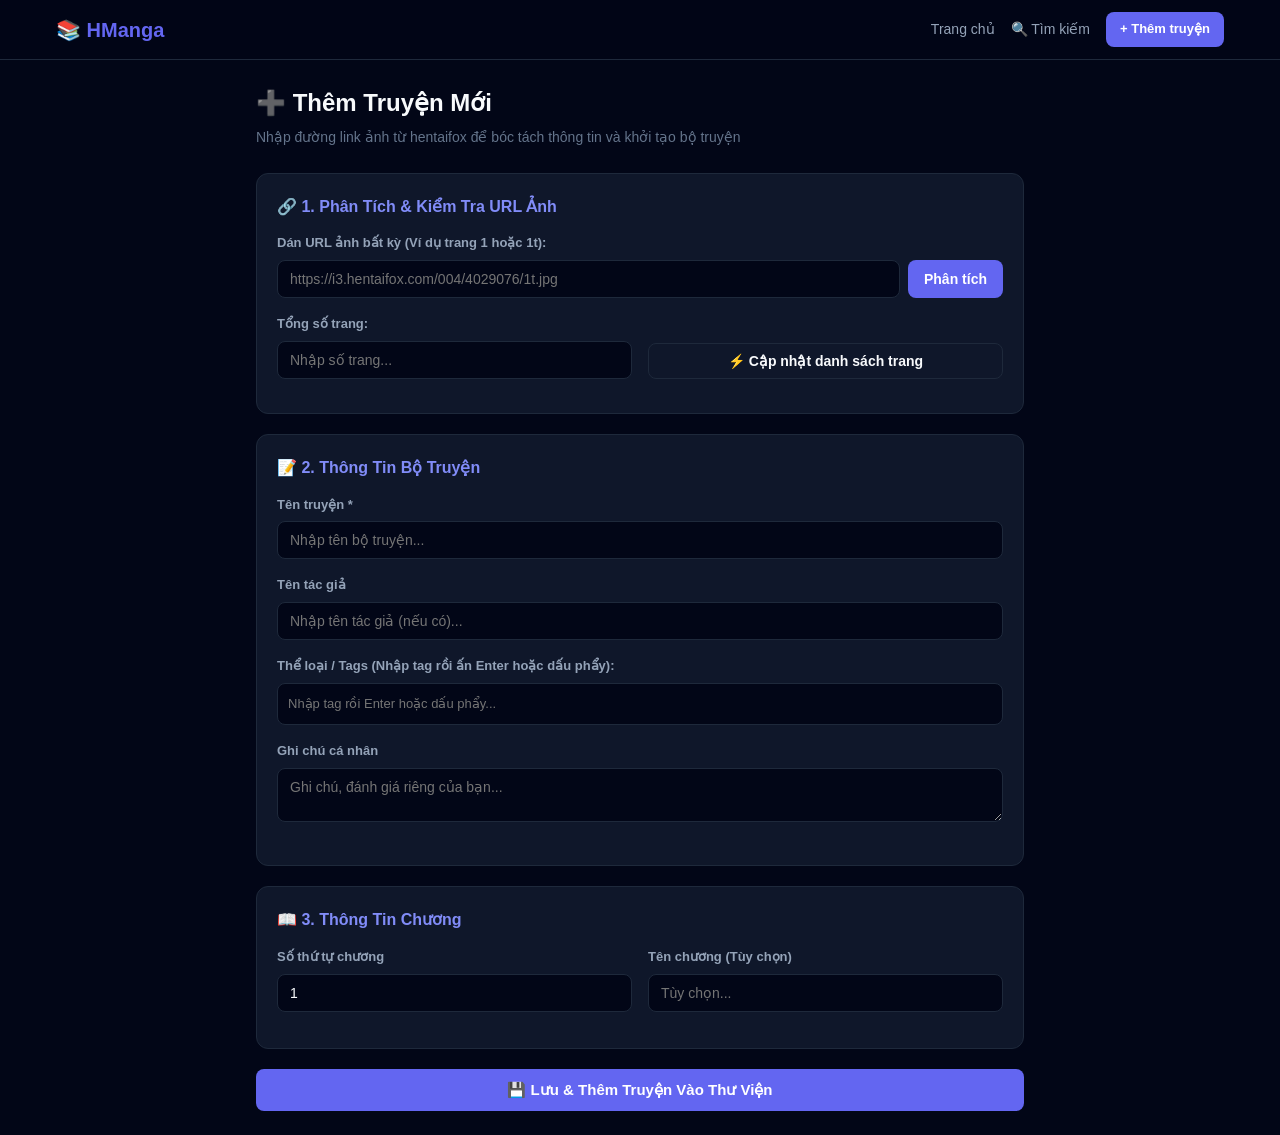
==== frontend/add.html @ 32a5ec2a "Remove comic type and status columns, order comics sequentially by ID" ====
<!DOCTYPE html>
<html lang="vi">
<head>
    <meta charset="UTF-8">
    <meta name="viewport" content="width=device-width, initial-scale=1.0">
    <title>Thêm Truyện Mới — HManga Library</title>
    <link rel="stylesheet" href="style.css">
</head>
<body>
    <!-- Navbar -->
    <nav class="navbar">
        <div class="nav-container">
            <a href="index.html" class="nav-brand">📚 HManga</a>
            <div class="nav-links">
                <a href="index.html" class="nav-link">Trang chủ</a>
                <a href="search.html" class="nav-link">🔍 Tìm kiếm</a>
                <a href="add.html" class="btn-add">+ Thêm truyện</a>
            </div>
        </div>
    </nav>

    <!-- Main Content -->
    <main class="main-content" style="max-width: 800px;">
        <div class="page-header">
            <h1 class="page-title">➕ Thêm Truyện Mới</h1>
            <p class="page-subtitle">Nhập đường link ảnh từ hentaifox để bóc tách thông tin và khởi tạo bộ truyện</p>
        </div>

        <!-- SECTION 1: URL CHECKER -->
        <div class="card">
            <h2 style="font-size: 16px; margin-bottom: 14px; color: #818cf8; display: flex; align-items: center; gap: 8px;">
                🔗 1. Phân Tích & Kiểm Tra URL Ảnh
            </h2>

            <div class="form-group">
                <label class="form-label">Dán URL ảnh bất kỳ (Ví dụ trang 1 hoặc 1t):</label>
                <div style="display: flex; gap: 8px;">
                    <input type="text" id="input-url" class="form-control" placeholder="https://i3.hentaifox.com/004/4029076/1t.jpg">
                    <button type="button" id="btn-analyze" class="btn btn-primary" style="white-space: nowrap;">Phân tích</button>
                </div>
            </div>

            <!-- Parsed Metadata Badge Info -->
            <div id="parsed-info-box" style="display: none; background: #050811; border: 1px solid var(--border-color); border-radius: 8px; padding: 12px; margin-bottom: 14px; font-size: 13px;">
                <div style="display: flex; gap: 16px; flex-wrap: wrap;">
                    <div>Gallery ID: <b id="info-gallery-id" style="color: var(--primary); font-family: monospace;">---</b></div>
                    <div>Hậu tố ảnh: <b id="info-suffix" style="color: var(--warning); font-family: monospace;">---</b></div>
                    <div>Định dạng: <b id="info-ext" style="color: var(--success); font-family: monospace;">---</b></div>
                </div>
            </div>

            <!-- Existing Comic Notice -->
            <div id="existing-comic-alert" style="display: none; background: rgba(245, 158, 11, 0.1); border: 1px solid rgba(245, 158, 11, 0.3); border-radius: 8px; padding: 14px; margin-bottom: 16px;">
                <div style="color: var(--warning); font-weight: 700; margin-bottom: 4px;">⚠️ Bộ truyện này đã có trong thư viện!</div>
                <p style="font-size: 13px; color: var(--text-muted); margin-bottom: 10px;" id="existing-comic-text">Truyện: ...</p>
                <div style="display: flex; gap: 8px;">
                    <button type="button" id="btn-add-to-existing" class="btn btn-warning btn-sm">📖 Thêm chương mới vào bộ này</button>
                    <a id="btn-view-existing" href="#" class="btn btn-secondary btn-sm">Xem chi tiết bộ truyện →</a>
                </div>
            </div>

            <!-- Total Pages & URL Generator -->
            <div class="form-row" style="align-items: flex-end; margin-bottom: 14px;">
                <div class="form-group" style="margin-bottom: 0;">
                    <label class="form-label">Tổng số trang:</label>
                    <input type="number" id="input-total-pages" class="form-control" placeholder="Nhập số trang..." min="1">
                </div>
                <div>
                    <button type="button" id="btn-generate-urls" class="btn btn-secondary" style="width: 100%;">⚡ Cập nhật danh sách trang</button>
                </div>
            </div>

            <!-- Preview & Test List -->
            <div id="preview-container" style="display: none; margin-top: 14px;">
                <div style="display: flex; justify-content: space-between; align-items: center; margin-bottom: 8px;">
                    <label class="form-label" style="margin: 0;" id="preview-count-label">Danh sách trang:</label>
                    <button type="button" id="btn-test-images" class="btn btn-sm" style="background: rgba(16, 185, 129, 0.15); color: var(--success); border: 1px solid rgba(16, 185, 129, 0.3);">🧪 Test tải 3 trang đầu</button>
                </div>
                <div id="preview-list" class="preview-list"></div>
            </div>
        </div>

        <!-- SECTION 2: COMIC INFO FORM -->
        <form id="form-comic-info">
            <div class="card" id="card-comic-details">
                <h2 style="font-size: 16px; margin-bottom: 14px; color: #818cf8; display: flex; align-items: center; gap: 8px;">
                    📝 2. Thông Tin Bộ Truyện
                </h2>

                <div class="form-group">
                    <label class="form-label">Tên truyện *</label>
                    <input type="text" id="comic-title" class="form-control" placeholder="Nhập tên bộ truyện..." required>
                </div>

                <div class="form-group">
                    <label class="form-label">Tên tác giả</label>
                    <input type="text" id="comic-author" class="form-control" placeholder="Nhập tên tác giả (nếu có)...">
                </div>

                <div class="form-group">
                    <label class="form-label">Thể loại / Tags (Nhập tag rồi ấn Enter hoặc dấu phẩy):</label>
                    <div id="tag-input-box"></div>
                </div>

                <div class="form-group">
                    <label class="form-label">Ghi chú cá nhân</label>
                    <textarea id="comic-note" class="form-control" rows="2" placeholder="Ghi chú, đánh giá riêng của bạn..." style="resize: vertical;"></textarea>
                </div>
            </div>

            <!-- SECTION 3: CHAPTER INFO -->
            <div class="card" id="card-chapter-details">
                <h2 style="font-size: 16px; margin-bottom: 14px; color: #818cf8; display: flex; align-items: center; gap: 8px;">
                    📖 3. Thông Tin Chương
                </h2>

                <div class="form-row">
                    <div class="form-group">
                        <label class="form-label">Số thứ tự chương</label>
                        <input type="number" id="chapter-number" class="form-control" value="1" min="0" step="0.5">
                    </div>
                    <div class="form-group">
                        <label class="form-label">Tên chương (Tùy chọn)</label>
                        <input type="text" id="chapter-title" class="form-control" placeholder="Tùy chọn...">
                    </div>
                </div>
            </div>

            <button type="submit" id="btn-submit-comic" class="btn btn-primary" style="width: 100%; padding: 12px; font-size: 15px;">
                💾 Lưu & Thêm Truyện Vào Thư Viện
            </button>
        </form>
    </main>

    <script src="app.js"></script>
    <script>
        let tagInput;
        let currentParsed = null;
        let generatedUrls = [];
        let existingComicData = null;

        // Initialize Tag Input
        document.addEventListener('DOMContentLoaded', () => {
            tagInput = new TagInputComponent('tag-input-box');
        });

        // Analyze URL
        async function analyzeUrl() {
            const url = document.getElementById('input-url').value.trim();
            if (!url) {
                showToast('Vui lòng dán một URL ảnh từ hentaifox!', 'warning');
                return;
            }

            const parsed = parseHentaifoxUrl(url);
            if (!parsed) {
                showToast('URL không đúng định dạng hentaifox! (Ví dụ: https://.../4029076/1t.jpg)', 'error');
                return;
            }

            currentParsed = parsed;
            document.getElementById('info-gallery-id').textContent = parsed.galleryId || '---';
            document.getElementById('info-suffix').textContent = parsed.suffix ? `.${parsed.suffix}` : '(không)';
            document.getElementById('info-ext').textContent = `.${parsed.extension}`;
            document.getElementById('parsed-info-box').style.display = 'block';

            // Check if comic exists in DB
            if (parsed.galleryId) {
                try {
                    const check = await api.checkComicByGalleryId(parsed.galleryId);
                    if (check.exists && check.comic) {
                        existingComicData = check.comic;
                        document.getElementById('existing-comic-text').textContent = 
                            `Bộ truyện "${check.comic.title}" (${check.comic.author || 'Tác giả chưa rõ'}) đã có ${check.comic.chapters?.length || 0} chương.`;
                        document.getElementById('btn-view-existing').href = `detail.html?id=${check.comic.id}`;
                        document.getElementById('existing-comic-alert').style.display = 'block';
                        
                        // Suggest next chapter number
                        const chapters = check.comic.chapters || [];
                        if (chapters.length > 0) {
                            const maxNum = Math.max(...chapters.map(c => c.chapter_number));
                            document.getElementById('chapter-number').value = maxNum + 1;
                        }
                    } else {
                        existingComicData = null;
                        document.getElementById('existing-comic-alert').style.display = 'none';
                    }
                } catch {
                    // Ignore check errors
                }
            }

            updateUrlList();
        }

        function updateUrlList() {
            if (!currentParsed) return;
            const baseUrl = document.getElementById('input-url').value.trim();
            const totalPages = parseInt(document.getElementById('input-total-pages').value, 10) || 1;

            generatedUrls = generatePageUrls(baseUrl, totalPages);
            const listEl = document.getElementById('preview-list');
            document.getElementById('preview-count-label').textContent = `Danh sách trang (${generatedUrls.length} trang):`;
            
            listEl.innerHTML = generatedUrls.map((u, i) => `
                <div class="preview-item" id="preview-item-${i}">
                    <span style="color: var(--text-dim); margin-right: 8px;">#${i + 1}</span>
                    <span style="flex: 1; overflow: hidden; text-overflow: ellipsis; white-space: nowrap;">${u}</span>
                    <span class="test-status" id="test-status-${i}"></span>
                </div>
            `).join('');

            document.getElementById('preview-container').style.display = 'block';
        }

        // Test First 3 Images
        function testImages() {
            if (generatedUrls.length === 0) return;
            const count = Math.min(3, generatedUrls.length);
            for (let i = 0; i < count; i++) {
                const statusEl = document.getElementById(`test-status-${i}`);
                if (!statusEl) continue;
                statusEl.innerHTML = '<span style="color: var(--warning);">⏳ Đang nạp...</span>';
                
                const img = new Image();
                img.referrerPolicy = 'no-referrer';
                img.onload = () => { statusEl.innerHTML = '<span style="color: var(--success);">✅ OK</span>'; };
                img.onerror = () => { statusEl.innerHTML = '<span style="color: var(--danger);">❌ Lỗi</span>'; };
                img.src = generatedUrls[i];
            }
        }

        document.getElementById('btn-analyze').addEventListener('click', analyzeUrl);
        document.getElementById('btn-generate-urls').addEventListener('click', updateUrlList);
        document.getElementById('btn-test-images').addEventListener('click', testImages);

        // Add Chapter to Existing Comic Handler
        document.getElementById('btn-add-to-existing').addEventListener('click', async () => {
            if (!existingComicData) return;
            const baseUrl = document.getElementById('input-url').value.trim();
            const totalPages = parseInt(document.getElementById('input-total-pages').value, 10);
            const chapterNum = parseFloat(document.getElementById('chapter-number').value) || 1;
            const chapterTitle = document.getElementById('chapter-title').value.trim();

            if (!baseUrl || !totalPages) {
                showToast('Vui lòng nhập URL và tổng số trang!', 'warning');
                return;
            }

            try {
                await api.createChapter(existingComicData.id, {
                    chapter_number: chapterNum,
                    title: chapterTitle || undefined,
                    base_url: baseUrl,
                    total_pages: totalPages
                });
                showToast('Đã thêm chương mới thành công!', 'success');
                setTimeout(() => { window.location.href = `detail.html?id=${existingComicData.id}`; }, 800);
            } catch (err) {
                showToast(err.message || 'Lỗi khi thêm chương', 'error');
            }
        });

        // Submit Full Form (Create New Comic)
        document.getElementById('form-comic-info').addEventListener('submit', async (e) => {
            e.preventDefault();
            const title = document.getElementById('comic-title').value.trim();
            const author = document.getElementById('comic-author').value.trim();
            const tags = tagInput.getTags();
            const personalNote = document.getElementById('comic-note').value.trim();

            const baseUrl = document.getElementById('input-url').value.trim();
            const totalPages = parseInt(document.getElementById('input-total-pages').value, 10);
            const chapterNum = parseFloat(document.getElementById('chapter-number').value) || 1;
            const chapterTitle = document.getElementById('chapter-title').value.trim();

            if (!title) {
                showToast('Vui lòng nhập tên truyện!', 'warning');
                return;
            }
            if (!baseUrl || !totalPages) {
                showToast('Vui lòng phân tích URL và nhập số trang trước!', 'warning');
                return;
            }

            const btnSubmit = document.getElementById('btn-submit-comic');
            btnSubmit.disabled = true;
            btnSubmit.innerHTML = '⏳ Đang lưu truyện và tải cover...';

            try {
                // 1. Tạo Comic
                const comic = await api.createComic({
                    title,
                    author: author || undefined,
                    tags,
                    source_url: baseUrl,
                    personal_note: personalNote || undefined
                });

                // 2. Tạo Chapter
                await api.createChapter(comic.id, {
                    chapter_number: chapterNum,
                    title: chapterTitle || undefined,
                    base_url: baseUrl,
                    total_pages: totalPages
                });

                // 3. Tải Cover Image
                try {
                    await api.downloadCover(baseUrl, comic.id);
                } catch (coverErr) {
                    console.warn('Lỗi tải cover:', coverErr);
                }

                showToast('Thêm bộ truyện thành công!', 'success');
                setTimeout(() => {
                    window.location.href = `detail.html?id=${comic.id}`;
                }, 800);

            } catch (err) {
                showToast(err.message || 'Lỗi khi lưu bộ truyện', 'error');
                btnSubmit.disabled = false;
                btnSubmit.innerHTML = '💾 Lưu & Thêm Truyện Vào Thư Viện';
            }
        });
    </script>
</body>
</html>
---- frontend/style.css ----
/* =========================================================================
   HMANGA LIBRARY — MODERN DARK THEME CSS
   ========================================================================= */

:root {
    --bg-main: #020617;        /* slate-950 */
    --bg-card: #0f172a;        /* slate-900 */
    --bg-input: #020617;       /* slate-950 */
    --bg-card-hover: #1e293b;  /* slate-800 */
    --border-color: #1e293b;   /* slate-800 */
    --border-hover: #334155;   /* slate-700 */
    
    --primary: #6366f1;        /* indigo-500 */
    --primary-hover: #4f46e5;  /* indigo-600 */
    --primary-glow: rgba(99, 102, 241, 0.2);

    --text-main: #f8fafc;      /* slate-50 */
    --text-muted: #94a3b8;     /* slate-400 */
    --text-dim: #64748b;       /* slate-500 */

    --success: #10b981;        /* emerald-500 */
    --warning: #f59e0b;        /* amber-500 */
    --danger: #ef4444;         /* red-500 */
    --info: #0ea5e9;           /* sky-500 */
}

* {
    box-sizing: border-box;
    margin: 0;
    padding: 0;
    font-family: -apple-system, BlinkMacSystemFont, "Segoe UI", Roboto, Oxygen, Ubuntu, Cantarell, "Open Sans", sans-serif;
}

body {
    background-color: var(--bg-main);
    color: var(--text-main);
    line-height: 1.6;
    min-height: 100vh;
}

/* ==================== NAVBAR ==================== */
.navbar {
    position: sticky;
    top: 0;
    z-index: 50;
    background: rgba(2, 6, 23, 0.85);
    backdrop-filter: blur(12px);
    border-bottom: 1px solid var(--border-color);
    height: 60px;
}

.nav-container {
    max-width: 1200px;
    margin: 0 auto;
    padding: 0 16px;
    height: 100%;
    display: flex;
    align-items: center;
    justify-content: space-between;
}

.nav-brand {
    font-size: 20px;
    font-weight: 800;
    color: var(--primary);
    text-decoration: none;
    display: flex;
    align-items: center;
    gap: 8px;
    transition: color 0.2s;
}

.nav-brand:hover {
    color: #818cf8;
}

.nav-links {
    display: flex;
    align-items: center;
    gap: 16px;
}

.nav-link {
    color: var(--text-muted);
    text-decoration: none;
    font-size: 14px;
    font-weight: 500;
    transition: color 0.2s;
}

.nav-link:hover, .nav-link.active {
    color: var(--text-main);
}

.btn-add {
    background: var(--primary);
    color: #fff;
    padding: 7px 14px;
    border-radius: 8px;
    text-decoration: none;
    font-size: 13px;
    font-weight: 600;
    display: inline-flex;
    align-items: center;
    gap: 6px;
    transition: background 0.2s, transform 0.1s;
}

.btn-add:hover {
    background: var(--primary-hover);
    transform: translateY(-1px);
}

/* ==================== MAIN LAYOUT ==================== */
.main-content {
    max-width: 1200px;
    margin: 0 auto;
    padding: 24px 16px;
}

.page-header {
    margin-bottom: 24px;
}

.page-title {
    font-size: 24px;
    font-weight: 700;
    color: var(--text-main);
    display: flex;
    align-items: center;
    gap: 10px;
}

.page-subtitle {
    font-size: 14px;
    color: var(--text-dim);
    margin-top: 4px;
}

/* ==================== BUTTONS ==================== */
.btn {
    display: inline-flex;
    align-items: center;
    justify-content: center;
    gap: 8px;
    padding: 9px 16px;
    border-radius: 8px;
    font-size: 14px;
    font-weight: 600;
    cursor: pointer;
    border: none;
    transition: all 0.2s;
    text-decoration: none;
}

.btn-primary {
    background: var(--primary);
    color: #fff;
}
.btn-primary:hover {
    background: var(--primary-hover);
    box-shadow: 0 4px 12px var(--primary-glow);
}

.btn-secondary {
    background: var(--bg-card);
    border: 1px solid var(--border-color);
    color: var(--text-main);
}
.btn-secondary:hover {
    background: var(--bg-card-hover);
    border-color: var(--border-hover);
}

.btn-danger {
    background: rgba(239, 68, 68, 0.15);
    border: 1px solid rgba(239, 68, 68, 0.3);
    color: var(--danger);
}
.btn-danger:hover {
    background: rgba(239, 68, 68, 0.25);
}

.btn-warning {
    background: rgba(245, 158, 11, 0.15);
    border: 1px solid rgba(245, 158, 11, 0.3);
    color: var(--warning);
}
.btn-warning:hover {
    background: rgba(245, 158, 11, 0.25);
}

.btn-sm {
    padding: 5px 10px;
    font-size: 12px;
    border-radius: 6px;
}

.btn:disabled {
    opacity: 0.5;
    cursor: not-allowed;
    pointer-events: none;
}

/* ==================== CARDS & GRIDS ==================== */
.card {
    background: var(--bg-card);
    border: 1px solid var(--border-color);
    border-radius: 12px;
    padding: 20px;
    margin-bottom: 20px;
}

.comic-grid {
    display: grid;
    grid-template-columns: repeat(auto-fill, minmax(180px, 1fr));
    gap: 16px;
}

@media (max-width: 640px) {
    .comic-grid {
        grid-template-columns: repeat(2, 1fr);
        gap: 12px;
    }
}

.comic-card {
    background: var(--bg-card);
    border: 1px solid var(--border-color);
    border-radius: 12px;
    overflow: hidden;
    text-decoration: none;
    color: inherit;
    display: flex;
    flex-direction: column;
    transition: transform 0.2s, border-color 0.2s, box-shadow 0.2s;
    position: relative;
}

.comic-card:hover {
    transform: translateY(-4px);
    border-color: rgba(99, 102, 241, 0.5);
    box-shadow: 0 10px 24px rgba(0, 0, 0, 0.5), 0 0 15px var(--primary-glow);
}

.card-thumb-wrapper {
    position: relative;
    aspect-ratio: 3 / 4;
    background: #090d16;
    overflow: hidden;
}

.card-thumb {
    width: 100%;
    height: 100%;
    object-fit: cover;
    display: block;
    transition: transform 0.3s ease;
}

.comic-card:hover .card-thumb {
    transform: scale(1.04);
}

.badge {
    display: inline-block;
    padding: 2px 7px;
    border-radius: 4px;
    font-size: 11px;
    font-weight: 600;
    text-transform: capitalize;
}

.badge-status {
    position: absolute;
    top: 8px;
    right: 8px;
    backdrop-filter: blur(8px);
}

.badge-ongoing {
    background: rgba(16, 185, 129, 0.2);
    color: var(--success);
    border: 1px solid rgba(16, 185, 129, 0.3);
}

.badge-completed {
    background: rgba(14, 165, 233, 0.2);
    color: var(--info);
    border: 1px solid rgba(14, 165, 233, 0.3);
}

.badge-oneshot {
    position: absolute;
    top: 8px;
    left: 8px;
    background: rgba(245, 158, 11, 0.2);
    color: var(--warning);
    border: 1px solid rgba(245, 158, 11, 0.3);
    backdrop-filter: blur(8px);
}

.card-body {
    padding: 12px;
    display: flex;
    flex-direction: column;
    flex: 1;
}

.card-title {
    font-size: 14px;
    font-weight: 600;
    color: var(--text-main);
    overflow: hidden;
    text-overflow: ellipsis;
    white-space: nowrap;
    margin-bottom: 4px;
}

.comic-card:hover .card-title {
    color: #818cf8;
}

.card-author {
    font-size: 12px;
    color: var(--text-dim);
    overflow: hidden;
    text-overflow: ellipsis;
    white-space: nowrap;
}

.card-tags {
    display: flex;
    flex-wrap: wrap;
    gap: 4px;
    margin-top: 8px;
}

.tag-chip {
    font-size: 10px;
    padding: 2px 6px;
    border-radius: 4px;
    background: rgba(99, 102, 241, 0.12);
    color: #a5b4fc;
    border: 1px solid rgba(99, 102, 241, 0.2);
}

/* ==================== FORMS & INPUTS ==================== */
.form-group {
    margin-bottom: 16px;
}

.form-label {
    display: block;
    font-size: 13px;
    font-weight: 600;
    color: var(--text-muted);
    margin-bottom: 6px;
}

.form-control {
    width: 100%;
    background: var(--bg-input);
    border: 1px solid var(--border-color);
    border-radius: 8px;
    padding: 10px 12px;
    color: var(--text-main);
    font-size: 14px;
    outline: none;
    transition: border-color 0.2s;
}

.form-control:focus {
    border-color: var(--primary);
}

.form-row {
    display: grid;
    grid-template-columns: 1fr 1fr;
    gap: 16px;
}

@media (max-width: 640px) {
    .form-row {
        grid-template-columns: 1fr;
    }
}

/* Tag Input Component */
.tag-input-container {
    display: flex;
    flex-wrap: wrap;
    align-items: center;
    gap: 6px;
    background: var(--bg-input);
    border: 1px solid var(--border-color);
    border-radius: 8px;
    padding: 8px 10px;
    min-height: 42px;
    cursor: text;
}

.tag-input-container:focus-within {
    border-color: var(--primary);
}

.tag-badge {
    display: inline-flex;
    align-items: center;
    gap: 5px;
    padding: 3px 8px;
    border-radius: 6px;
    font-size: 12px;
    background: rgba(99, 102, 241, 0.15);
    color: #a5b4fc;
    border: 1px solid rgba(99, 102, 241, 0.25);
}

.tag-remove {
    cursor: pointer;
    color: #818cf8;
    font-weight: bold;
}
.tag-remove:hover {
    color: var(--danger);
}

.tag-text-input {
    flex: 1;
    min-width: 120px;
    background: transparent;
    border: none;
    color: var(--text-main);
    font-size: 13px;
    outline: none;
}

/* ==================== URL CHECKER BOX ==================== */
.url-checker-box {
    background: #090d16;
    border: 1px solid var(--border-color);
    border-radius: 10px;
    padding: 16px;
    margin-bottom: 20px;
}

.preview-list {
    max-height: 160px;
    overflow-y: auto;
    background: #050811;
    border: 1px solid var(--border-color);
    border-radius: 8px;
    padding: 8px;
    font-family: monospace;
    font-size: 12px;
    color: var(--text-muted);
}

.preview-item {
    display: flex;
    align-items: center;
    justify-content: space-between;
    padding: 3px 6px;
    border-radius: 4px;
}
.preview-item:nth-child(odd) {
    background: rgba(255, 255, 255, 0.02);
}

/* ==================== MODALS ==================== */
.modal-overlay {
    position: fixed;
    top: 0;
    left: 0;
    right: 0;
    bottom: 0;
    background: rgba(0, 0, 0, 0.75);
    backdrop-filter: blur(6px);
    display: none;
    align-items: center;
    justify-content: center;
    z-index: 100;
    padding: 16px;
}

.modal-overlay.active {
    display: flex;
}

.modal-card {
    background: var(--bg-card);
    border: 1px solid var(--border-color);
    border-radius: 14px;
    padding: 24px;
    width: 100%;
    max-width: 520px;
    max-height: 90vh;
    overflow-y: auto;
    box-shadow: 0 20px 40px rgba(0, 0, 0, 0.8);
    animation: modalPop 0.2s ease;
}

@keyframes modalPop {
    from { opacity: 0; transform: scale(0.95); }
    to { opacity: 1; transform: scale(1); }
}

.modal-header {
    display: flex;
    align-items: center;
    justify-content: space-between;
    margin-bottom: 16px;
    padding-bottom: 12px;
    border-bottom: 1px solid var(--border-color);
}

.modal-title {
    font-size: 18px;
    font-weight: 700;
    color: var(--text-main);
}

.modal-close {
    background: transparent;
    border: none;
    color: var(--text-dim);
    font-size: 20px;
    cursor: pointer;
}
.modal-close:hover {
    color: var(--text-main);
}

.modal-actions {
    display: flex;
    justify-content: flex-end;
    gap: 10px;
    margin-top: 20px;
    padding-top: 16px;
    border-top: 1px solid var(--border-color);
}

/* ==================== READER STYLES ==================== */
.reader-toolbar {
    position: sticky;
    top: 0;
    z-index: 40;
    background: rgba(2, 6, 23, 0.9);
    backdrop-filter: blur(10px);
    border-bottom: 1px solid var(--border-color);
    padding: 10px 16px;
}

.reader-toolbar-inner {
    max-width: 900px;
    margin: 0 auto;
    display: flex;
    align-items: center;
    justify-content: space-between;
}

.reader-container {
    max-width: 900px;
    margin: 0 auto;
    padding: 16px 0;
}

.scroll-mode-view {
    display: flex;
    flex-direction: column;
    align-items: center;
}

.scroll-mode-view img {
    width: 100%;
    max-width: 900px;
    height: auto;
    display: block;
}

.page-mode-view {
    display: flex;
    flex-direction: column;
    align-items: center;
    min-height: 70vh;
    justify-content: center;
}

.page-mode-view img {
    max-width: 100%;
    max-height: 85vh;
    height: auto;
    box-shadow: 0 10px 30px rgba(0, 0, 0, 0.8);
    border-radius: 4px;
}

.page-nav-controls {
    display: flex;
    align-items: center;
    gap: 16px;
    margin-top: 16px;
}

/* ==================== TOAST NOTIFICATIONS ==================== */
#toast-container {
    position: fixed;
    bottom: 24px;
    right: 24px;
    z-index: 1000;
    display: flex;
    flex-direction: column;
    gap: 10px;
}

.toast {
    padding: 12px 18px;
    border-radius: 8px;
    font-size: 13px;
    font-weight: 500;
    color: #fff;
    box-shadow: 0 8px 20px rgba(0, 0, 0, 0.6);
    display: flex;
    align-items: center;
    gap: 8px;
    animation: toastSlide 0.3s ease;
}

@keyframes toastSlide {
    from { opacity: 0; transform: translateY(10px); }
    to { opacity: 1; transform: translateY(0); }
}

.toast-success { background: #065f46; border: 1px solid #059669; }
.toast-error { background: #991b1b; border: 1px solid #dc2626; }
.toast-info { background: #1e40af; border: 1px solid #2563eb; }
.toast-warning { background: #92400e; border: 1px solid #d97706; }
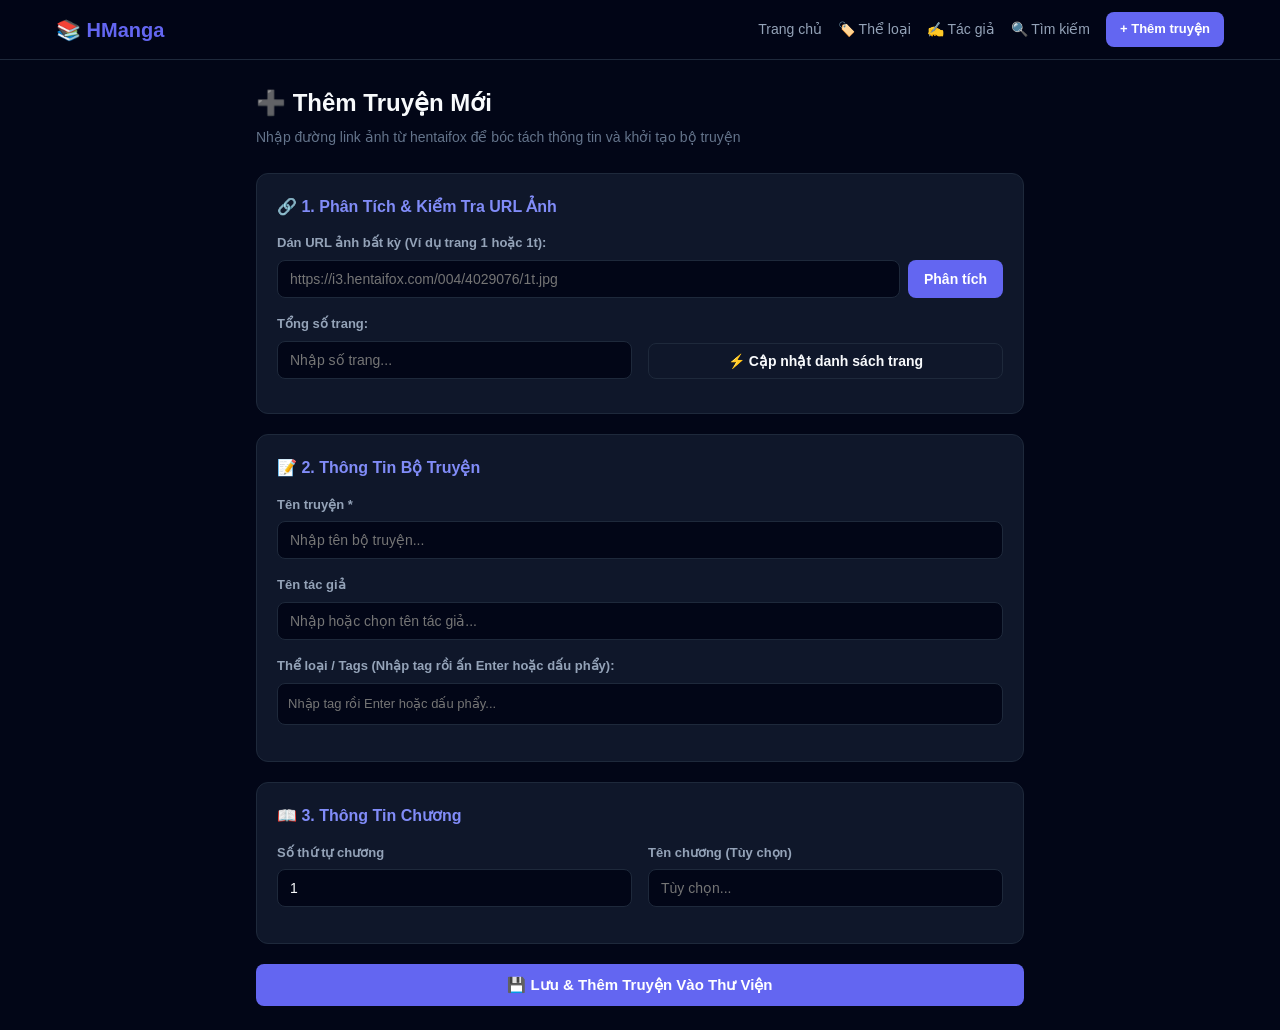
==== commit 697f3223: "Add Tags and Authors management modules, remove personal_note, enhance UI with autocomplete and quic" ====
--- a/frontend/add.html
+++ b/frontend/add.html
@@ -5,6 +5,24 @@
     <meta name="viewport" content="width=device-width, initial-scale=1.0">
     <title>Thêm Truyện Mới — HManga Library</title>
     <link rel="stylesheet" href="style.css">
+    <style>
+        .quick-tag-chip {
+            font-size: 11px;
+            padding: 3px 8px;
+            border-radius: 6px;
+            background: rgba(255, 255, 255, 0.05);
+            color: var(--text-muted);
+            border: 1px solid var(--border-color);
+            cursor: pointer;
+            transition: all 0.2s;
+            user-select: none;
+        }
+        .quick-tag-chip:hover {
+            background: rgba(99, 102, 241, 0.2);
+            color: #c7d2fe;
+            border-color: var(--primary);
+        }
+    </style>
 </head>
 <body>
     <!-- Navbar -->
@@ -13,8 +31,10 @@
             <a href="index.html" class="nav-brand">📚 HManga</a>
             <div class="nav-links">
                 <a href="index.html" class="nav-link">Trang chủ</a>
+                <a href="tags.html" class="nav-link">🏷️ Thể loại</a>
+                <a href="authors.html" class="nav-link">✍️ Tác giả</a>
                 <a href="search.html" class="nav-link">🔍 Tìm kiếm</a>
-                <a href="add.html" class="btn-add">+ Thêm truyện</a>
+                <a href="add.html" class="btn-add active">+ Thêm truyện</a>
             </div>
         </div>
     </nav>
@@ -94,17 +114,19 @@
 
                 <div class="form-group">
                     <label class="form-label">Tên tác giả</label>
-                    <input type="text" id="comic-author" class="form-control" placeholder="Nhập tên tác giả (nếu có)...">
+                    <input type="text" id="comic-author" list="authors-datalist" class="form-control" placeholder="Nhập hoặc chọn tên tác giả...">
+                    <datalist id="authors-datalist"></datalist>
                 </div>
 
                 <div class="form-group">
                     <label class="form-label">Thể loại / Tags (Nhập tag rồi ấn Enter hoặc dấu phẩy):</label>
                     <div id="tag-input-box"></div>
-                </div>
-
-                <div class="form-group">
-                    <label class="form-label">Ghi chú cá nhân</label>
-                    <textarea id="comic-note" class="form-control" rows="2" placeholder="Ghi chú, đánh giá riêng của bạn..." style="resize: vertical;"></textarea>
+                    
+                    <!-- Quick Tag Selection Chips -->
+                    <div id="quick-tags-box" style="margin-top: 10px; display: none;">
+                        <span style="font-size: 12px; color: var(--text-dim); margin-right: 6px;">Gợi ý thể loại có sẵn:</span>
+                        <div id="quick-tags-container" style="display: inline-flex; flex-wrap: wrap; gap: 6px; margin-top: 6px;"></div>
+                    </div>
                 </div>
             </div>
 
@@ -139,10 +161,39 @@
         let generatedUrls = [];
         let existingComicData = null;
 
-        // Initialize Tag Input
-        document.addEventListener('DOMContentLoaded', () => {
+        // Initialize Tag Input & Autocomplete suggestions
+        document.addEventListener('DOMContentLoaded', async () => {
             tagInput = new TagInputComponent('tag-input-box');
+
+            // Load authors for datalist
+            try {
+                const authors = await api.getAuthors();
+                const datalist = document.getElementById('authors-datalist');
+                datalist.innerHTML = authors.map(a => `<option value="${a.name}">`).join('');
+            } catch (err) {
+                console.warn('Lỗi nạp gợi ý tác giả:', err);
+            }
+
+            // Load existing tags for quick selection
+            try {
+                const tags = await api.getTags();
+                if (tags.length > 0) {
+                    const quickContainer = document.getElementById('quick-tags-container');
+                    quickContainer.innerHTML = tags.map(t => `
+                        <span class="quick-tag-chip" onclick="addQuickTag('${t.name}')">+ ${t.name}</span>
+                    `).join('');
+                    document.getElementById('quick-tags-box').style.display = 'block';
+                }
+            } catch (err) {
+                console.warn('Lỗi nạp gợi ý thể loại:', err);
+            }
         });
+
+        function addQuickTag(tagName) {
+            if (tagInput) {
+                tagInput.addTag(tagName);
+            }
+        }
 
         // Analyze URL
         async function analyzeUrl() {
@@ -267,7 +318,6 @@
             const title = document.getElementById('comic-title').value.trim();
             const author = document.getElementById('comic-author').value.trim();
             const tags = tagInput.getTags();
-            const personalNote = document.getElementById('comic-note').value.trim();
 
             const baseUrl = document.getElementById('input-url').value.trim();
             const totalPages = parseInt(document.getElementById('input-total-pages').value, 10);
@@ -293,8 +343,7 @@
                     title,
                     author: author || undefined,
                     tags,
-                    source_url: baseUrl,
-                    personal_note: personalNote || undefined
+                    source_url: baseUrl
                 });
 
                 // 2. Tạo Chapter
--- a/frontend/style.css
+++ b/frontend/style.css
@@ -57,6 +57,32 @@
     display: flex;
     align-items: center;
     justify-content: space-between;
+    position: relative;
+}
+
+.nav-center {
+    position: absolute;
+    left: 50%;
+    top: 50%;
+    transform: translate(-50%, -50%);
+    display: flex;
+    align-items: center;
+    justify-content: center;
+}
+
+.nav-search-pill {
+    padding: 6px 16px;
+    background: rgba(255, 255, 255, 0.04);
+    border: 1px solid var(--border-color);
+    border-radius: 20px;
+    transition: all 0.2s ease;
+}
+
+.nav-search-pill:hover, .nav-search-pill.active {
+    background: rgba(99, 102, 241, 0.1);
+    border-color: var(--primary);
+    color: var(--text-main);
+    box-shadow: 0 0 12px var(--primary-glow);
 }
 
 .nav-brand {
@@ -74,6 +100,23 @@
     color: #818cf8;
 }
 
+.nav-logo {
+    width: 32px;
+    height: 32px;
+    border-radius: 50%;
+    object-fit: cover;
+    border: 2px solid var(--primary);
+    box-shadow: 0 0 8px var(--primary-glow);
+    display: inline-block;
+    vertical-align: middle;
+    transition: transform 0.2s ease, border-color 0.2s ease;
+}
+
+.nav-brand:hover .nav-logo {
+    transform: scale(1.08);
+    border-color: #818cf8;
+}
+
 .nav-links {
     display: flex;
     align-items: center;
@@ -85,11 +128,34 @@
     text-decoration: none;
     font-size: 14px;
     font-weight: 500;
+    display: inline-flex;
+    align-items: center;
+    gap: 6px;
     transition: color 0.2s;
 }
 
 .nav-link:hover, .nav-link.active {
     color: var(--text-main);
+}
+
+.nav-icon {
+    width: 16px;
+    height: 16px;
+    object-fit: contain;
+    display: inline-block;
+    vertical-align: middle;
+    filter: brightness(0) invert(0.7);
+    transition: filter 0.2s ease, transform 0.2s ease;
+}
+
+.nav-link:hover .nav-icon,
+.nav-link.active .nav-icon {
+    filter: brightness(0) invert(1);
+    transform: scale(1.1);
+}
+
+.btn-add .nav-icon {
+    filter: brightness(0) invert(1);
 }
 
 .btn-add {
@@ -135,6 +201,52 @@
     font-size: 14px;
     color: var(--text-dim);
     margin-top: 4px;
+}
+
+/* ==================== CENTERED SEARCH BOX ==================== */
+.search-box-centered {
+    display: flex;
+    justify-content: center;
+    align-items: center;
+    margin: 20px auto 28px auto;
+    width: 100%;
+    max-width: 580px;
+    position: relative;
+}
+
+.search-box-centered .search-icon {
+    position: absolute;
+    left: 18px;
+    top: 50%;
+    transform: translateY(-50%);
+    width: 18px;
+    height: 18px;
+    filter: brightness(0) invert(0.65);
+    pointer-events: none;
+    transition: filter 0.2s ease;
+}
+
+.search-box-centered:focus-within .search-icon {
+    filter: brightness(0) invert(1);
+}
+
+.search-box-centered .search-input {
+    width: 100%;
+    padding: 12px 20px 12px 48px;
+    border-radius: 28px;
+    font-size: 15px;
+    background: var(--bg-card);
+    border: 1px solid var(--border-color);
+    color: var(--text-main);
+    box-shadow: 0 4px 20px rgba(0, 0, 0, 0.25);
+    outline: none;
+    transition: border-color 0.2s ease, box-shadow 0.2s ease, background-color 0.2s ease;
+}
+
+.search-box-centered .search-input:focus {
+    border-color: var(--primary);
+    background: #131d36;
+    box-shadow: 0 0 0 3px var(--primary-glow), 0 4px 24px rgba(99, 102, 241, 0.2);
 }
 
 /* ==================== BUTTONS ==================== */
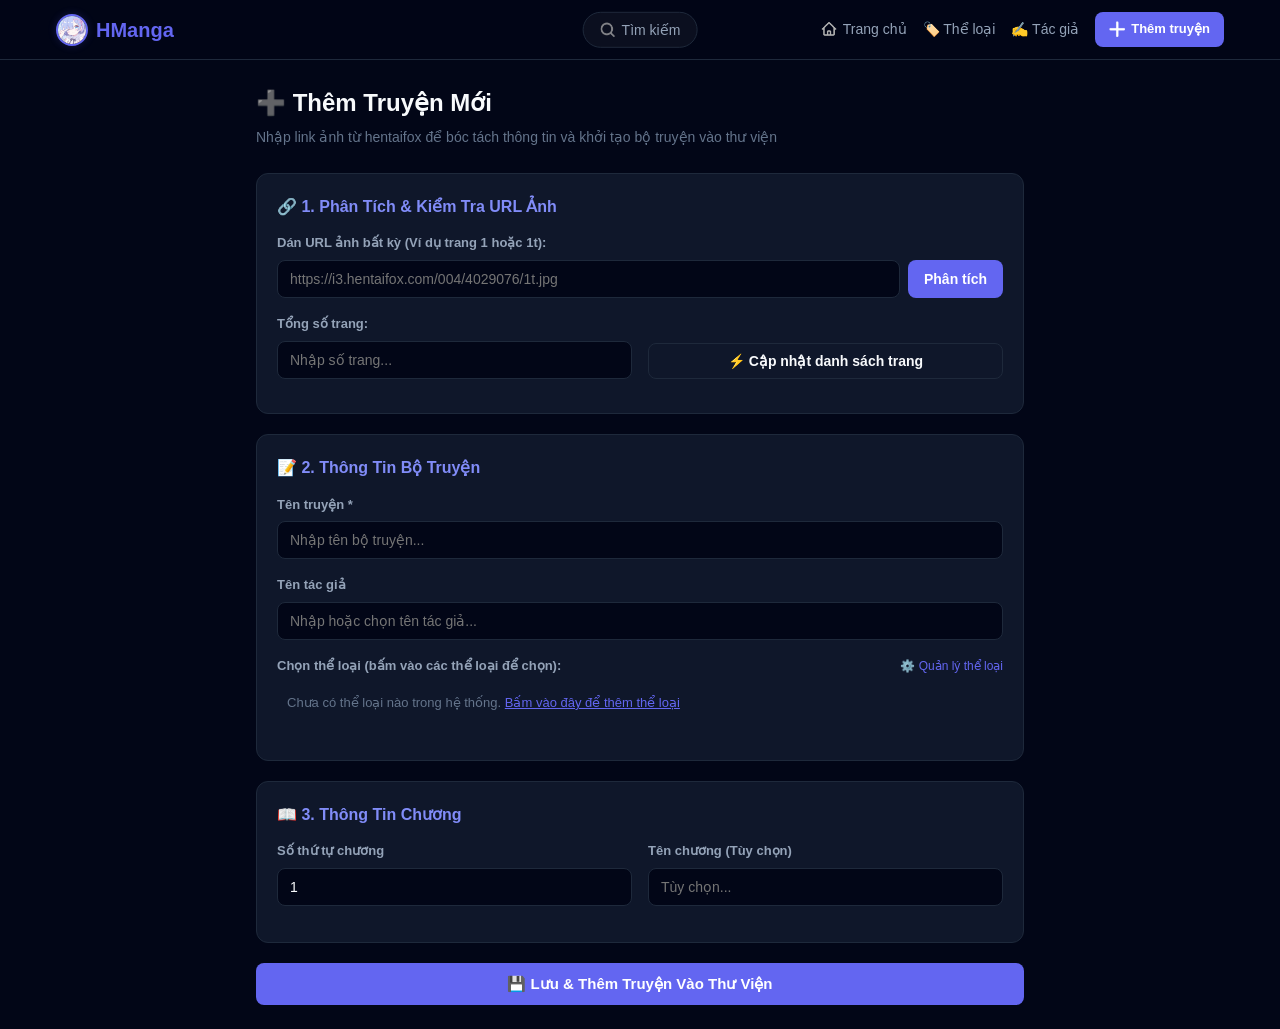
==== commit 6b097542: "Replace tags with selectable genres system across frontend, backend and database" ====
--- a/frontend/add.html
+++ b/frontend/add.html
@@ -4,37 +4,35 @@
     <meta charset="UTF-8">
     <meta name="viewport" content="width=device-width, initial-scale=1.0">
     <title>Thêm Truyện Mới — HManga Library</title>
+    <!-- Favicon website -->
+    <link rel="icon" type="image/jpeg" href="rem.jpg">
     <link rel="stylesheet" href="style.css">
-    <style>
-        .quick-tag-chip {
-            font-size: 11px;
-            padding: 3px 8px;
-            border-radius: 6px;
-            background: rgba(255, 255, 255, 0.05);
-            color: var(--text-muted);
-            border: 1px solid var(--border-color);
-            cursor: pointer;
-            transition: all 0.2s;
-            user-select: none;
-        }
-        .quick-tag-chip:hover {
-            background: rgba(99, 102, 241, 0.2);
-            color: #c7d2fe;
-            border-color: var(--primary);
-        }
-    </style>
 </head>
 <body>
     <!-- Navbar -->
     <nav class="navbar">
         <div class="nav-container">
-            <a href="index.html" class="nav-brand">📚 HManga</a>
+            <a href="index.html" class="nav-brand">
+                <img src="rem.jpg" alt="HManga Logo" class="nav-logo">
+                <span>HManga</span>
+            </a>
+            <div class="nav-center">
+                <a href="search.html" class="nav-link nav-search-pill">
+                    <img src="data-icon/search.png" alt="Tìm kiếm" class="nav-icon">
+                    <span>Tìm kiếm</span>
+                </a>
+            </div>
             <div class="nav-links">
-                <a href="index.html" class="nav-link">Trang chủ</a>
-                <a href="tags.html" class="nav-link">🏷️ Thể loại</a>
+                <a href="index.html" class="nav-link">
+                    <img src="data-icon/home.png" alt="Trang chủ" class="nav-icon">
+                    <span>Trang chủ</span>
+                </a>
+                <a href="genres.html" class="nav-link">🏷️ Thể loại</a>
                 <a href="authors.html" class="nav-link">✍️ Tác giả</a>
-                <a href="search.html" class="nav-link">🔍 Tìm kiếm</a>
-                <a href="add.html" class="btn-add active">+ Thêm truyện</a>
+                <a href="add.html" class="btn-add active">
+                    <img src="data-icon/plus.png" alt="Thêm" class="nav-icon">
+                    <span>Thêm truyện</span>
+                </a>
             </div>
         </div>
     </nav>
@@ -43,7 +41,7 @@
     <main class="main-content" style="max-width: 800px;">
         <div class="page-header">
             <h1 class="page-title">➕ Thêm Truyện Mới</h1>
-            <p class="page-subtitle">Nhập đường link ảnh từ hentaifox để bóc tách thông tin và khởi tạo bộ truyện</p>
+            <p class="page-subtitle">Nhập link ảnh từ hentaifox để bóc tách thông tin và khởi tạo bộ truyện vào thư viện</p>
         </div>
 
         <!-- SECTION 1: URL CHECKER -->
@@ -118,15 +116,13 @@
                     <datalist id="authors-datalist"></datalist>
                 </div>
 
+                <!-- CHỌN THỂ LOẠI (CHỈ CHỌN, KHÔNG GÕ CHỮ) -->
                 <div class="form-group">
-                    <label class="form-label">Thể loại / Tags (Nhập tag rồi ấn Enter hoặc dấu phẩy):</label>
-                    <div id="tag-input-box"></div>
-                    
-                    <!-- Quick Tag Selection Chips -->
-                    <div id="quick-tags-box" style="margin-top: 10px; display: none;">
-                        <span style="font-size: 12px; color: var(--text-dim); margin-right: 6px;">Gợi ý thể loại có sẵn:</span>
-                        <div id="quick-tags-container" style="display: inline-flex; flex-wrap: wrap; gap: 6px; margin-top: 6px;"></div>
+                    <div style="display: flex; justify-content: space-between; align-items: center; margin-bottom: 6px;">
+                        <label class="form-label" style="margin: 0;">Chọn thể loại (bấm vào các thể loại để chọn):</label>
+                        <a href="genres.html" target="_blank" style="font-size: 12px; color: var(--primary); text-decoration: none;">⚙️ Quản lý thể loại</a>
                     </div>
+                    <div id="genre-selector-box"></div>
                 </div>
             </div>
 
@@ -156,14 +152,22 @@
 
     <script src="app.js"></script>
     <script>
-        let tagInput;
+        let genreSelector;
         let currentParsed = null;
         let generatedUrls = [];
         let existingComicData = null;
 
-        // Initialize Tag Input & Autocomplete suggestions
+        // Initialize Genre Selector & Autocomplete suggestions
         document.addEventListener('DOMContentLoaded', async () => {
-            tagInput = new TagInputComponent('tag-input-box');
+            genreSelector = new GenreSelectorComponent('genre-selector-box');
+
+            // Load all available genres from database
+            try {
+                const genres = await api.getGenres();
+                genreSelector.setAvailableGenres(genres);
+            } catch (err) {
+                console.warn('Lỗi nạp thể loại:', err);
+            }
 
             // Load authors for datalist
             try {
@@ -173,27 +177,7 @@
             } catch (err) {
                 console.warn('Lỗi nạp gợi ý tác giả:', err);
             }
-
-            // Load existing tags for quick selection
-            try {
-                const tags = await api.getTags();
-                if (tags.length > 0) {
-                    const quickContainer = document.getElementById('quick-tags-container');
-                    quickContainer.innerHTML = tags.map(t => `
-                        <span class="quick-tag-chip" onclick="addQuickTag('${t.name}')">+ ${t.name}</span>
-                    `).join('');
-                    document.getElementById('quick-tags-box').style.display = 'block';
-                }
-            } catch (err) {
-                console.warn('Lỗi nạp gợi ý thể loại:', err);
-            }
         });
-
-        function addQuickTag(tagName) {
-            if (tagInput) {
-                tagInput.addTag(tagName);
-            }
-        }
 
         // Analyze URL
         async function analyzeUrl() {
@@ -317,7 +301,7 @@
             e.preventDefault();
             const title = document.getElementById('comic-title').value.trim();
             const author = document.getElementById('comic-author').value.trim();
-            const tags = tagInput.getTags();
+            const selectedGenres = genreSelector.getSelectedGenres();
 
             const baseUrl = document.getElementById('input-url').value.trim();
             const totalPages = parseInt(document.getElementById('input-total-pages').value, 10);
@@ -338,11 +322,11 @@
             btnSubmit.innerHTML = '⏳ Đang lưu truyện và tải cover...';
 
             try {
-                // 1. Tạo Comic
+                // 1. Tạo Comic kèm thể loại đã chọn
                 const comic = await api.createComic({
                     title,
                     author: author || undefined,
-                    tags,
+                    genres: selectedGenres,
                     source_url: baseUrl
                 });
 
--- a/frontend/style.css
+++ b/frontend/style.css
@@ -498,6 +498,55 @@
     }
 }
 
+/* Genre Selector Component (Chips selection) */
+.genre-select-container {
+    display: flex;
+    flex-wrap: wrap;
+    gap: 8px;
+    background: var(--bg-input);
+    border: 1px solid var(--border-color);
+    border-radius: 10px;
+    padding: 12px;
+    min-height: 50px;
+    max-height: 220px;
+    overflow-y: auto;
+}
+
+.genre-chip-btn {
+    display: inline-flex;
+    align-items: center;
+    gap: 6px;
+    padding: 6px 12px;
+    border-radius: 8px;
+    font-size: 13px;
+    font-weight: 500;
+    background: rgba(255, 255, 255, 0.04);
+    color: var(--text-muted);
+    border: 1px solid var(--border-color);
+    cursor: pointer;
+    transition: all 0.2s ease;
+    user-select: none;
+}
+
+.genre-chip-btn:hover {
+    background: rgba(99, 102, 241, 0.15);
+    border-color: rgba(99, 102, 241, 0.4);
+    color: #c7d2fe;
+}
+
+.genre-chip-btn.active {
+    background: var(--primary);
+    border-color: var(--primary-hover);
+    color: #ffffff;
+    box-shadow: 0 2px 8px var(--primary-glow);
+    font-weight: 600;
+}
+
+.genre-chip-btn .genre-check {
+    font-size: 11px;
+    font-weight: bold;
+}
+
 /* Tag Input Component */
 .tag-input-container {
     display: flex;
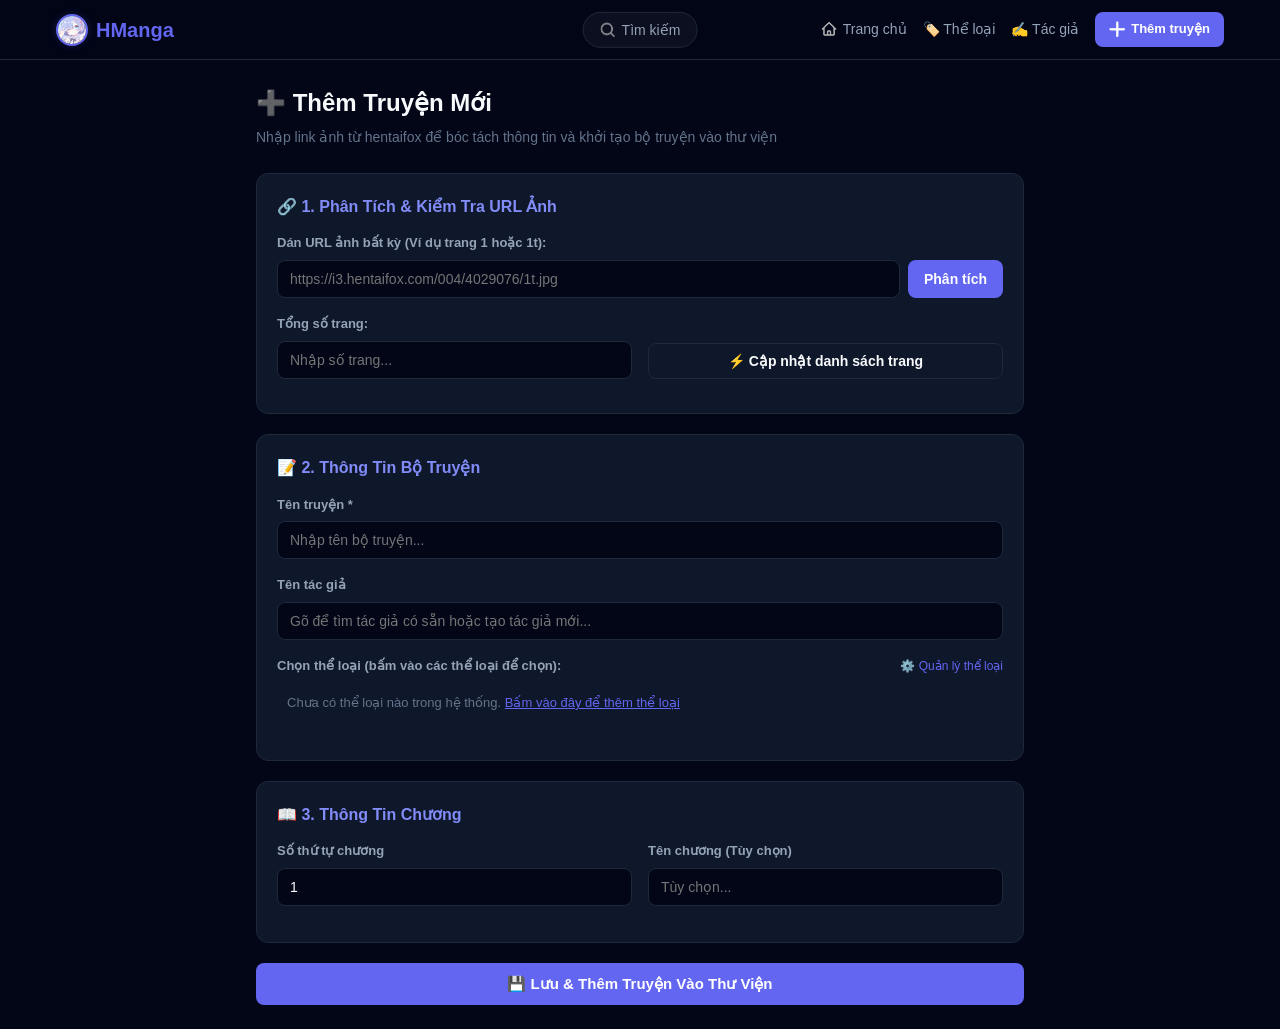
==== commit ebfec2ab: "Implement dynamic smart author autocomplete with instant search and automatic new author creation" ====
--- a/frontend/add.html
+++ b/frontend/add.html
@@ -112,8 +112,7 @@
 
                 <div class="form-group">
                     <label class="form-label">Tên tác giả</label>
-                    <input type="text" id="comic-author" list="authors-datalist" class="form-control" placeholder="Nhập hoặc chọn tên tác giả...">
-                    <datalist id="authors-datalist"></datalist>
+                    <input type="text" id="comic-author" class="form-control" placeholder="Gõ để tìm tác giả có sẵn hoặc tạo tác giả mới..." autocomplete="off">
                 </div>
 
                 <!-- CHỌN THỂ LOẠI (CHỈ CHỌN, KHÔNG GÕ CHỮ) -->
@@ -153,13 +152,15 @@
     <script src="app.js"></script>
     <script>
         let genreSelector;
+        let authorAutocomplete;
         let currentParsed = null;
         let generatedUrls = [];
         let existingComicData = null;
 
-        // Initialize Genre Selector & Autocomplete suggestions
+        // Initialize Genre Selector & Author Autocomplete
         document.addEventListener('DOMContentLoaded', async () => {
             genreSelector = new GenreSelectorComponent('genre-selector-box');
+            authorAutocomplete = new AuthorAutocompleteComponent('comic-author');
 
             // Load all available genres from database
             try {
@@ -169,11 +170,10 @@
                 console.warn('Lỗi nạp thể loại:', err);
             }
 
-            // Load authors for datalist
+            // Load authors for smart autocomplete
             try {
                 const authors = await api.getAuthors();
-                const datalist = document.getElementById('authors-datalist');
-                datalist.innerHTML = authors.map(a => `<option value="${a.name}">`).join('');
+                authorAutocomplete.setAuthors(authors);
             } catch (err) {
                 console.warn('Lỗi nạp gợi ý tác giả:', err);
             }
--- a/frontend/style.css
+++ b/frontend/style.css
@@ -547,6 +547,71 @@
     font-weight: bold;
 }
 
+/* Autocomplete Dropdown Component */
+.autocomplete-wrapper {
+    position: relative;
+    width: 100%;
+}
+
+.autocomplete-dropdown {
+    position: absolute;
+    top: calc(100% + 4px);
+    left: 0;
+    right: 0;
+    background: #0d1322;
+    border: 1px solid var(--border-hover);
+    border-radius: 8px;
+    box-shadow: 0 10px 25px rgba(0, 0, 0, 0.6);
+    max-height: 220px;
+    overflow-y: auto;
+    z-index: 100;
+    display: none;
+}
+
+.autocomplete-dropdown.active {
+    display: block;
+}
+
+.autocomplete-item {
+    padding: 10px 14px;
+    font-size: 13px;
+    color: var(--text-main);
+    display: flex;
+    justify-content: space-between;
+    align-items: center;
+    cursor: pointer;
+    transition: background 0.15s;
+    border-bottom: 1px solid rgba(255, 255, 255, 0.04);
+}
+
+.autocomplete-item:last-child {
+    border-bottom: none;
+}
+
+.autocomplete-item:hover, .autocomplete-item.focused {
+    background: rgba(99, 102, 241, 0.18);
+    color: #fff;
+}
+
+.autocomplete-item-new {
+    color: #818cf8;
+    font-weight: 600;
+    background: rgba(99, 102, 241, 0.08);
+}
+
+.autocomplete-item-new:hover {
+    background: rgba(99, 102, 241, 0.25);
+}
+
+.autocomplete-badge {
+    font-size: 11px;
+    color: #818cf8;
+    background: rgba(99, 102, 241, 0.15);
+    padding: 2px 7px;
+    border-radius: 10px;
+    font-weight: 600;
+}
+
 /* Tag Input Component */
 .tag-input-container {
     display: flex;
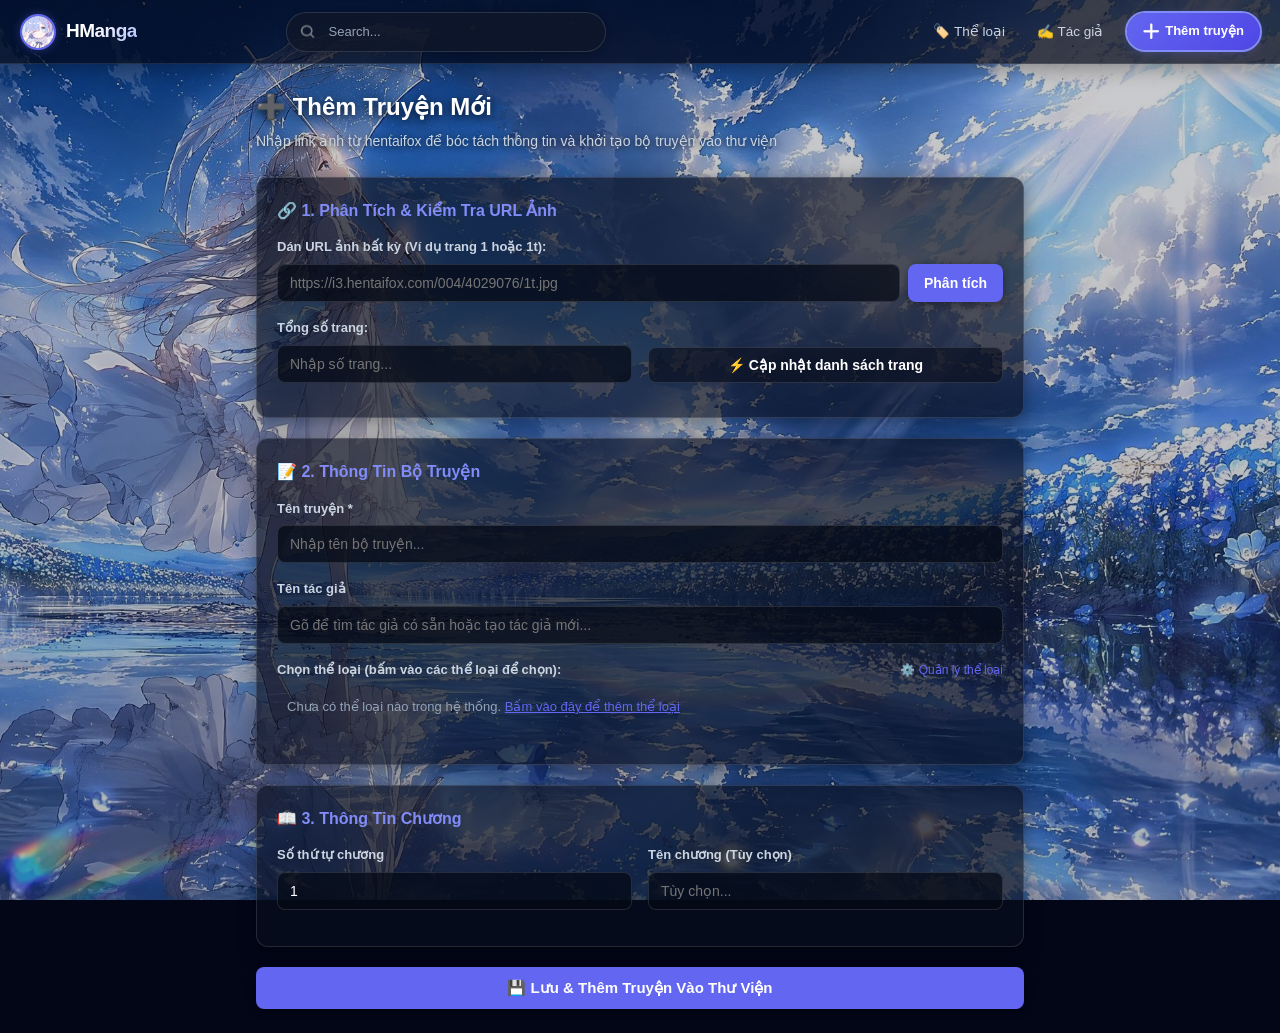
==== commit 0ae1fc4e: "Add comprehensive, detailed Vietnamese comments across entire project (Backend, Frontend, Database, " ====
--- a/frontend/add.html
+++ b/frontend/add.html
@@ -1,3 +1,14 @@
+<!--
+  HManga Library — Trang Thêm Truyện Mới (add.html)
+  =================================================
+  Nhiệm vụ:
+  1. Phân tích cú pháp URL ảnh hentaifox (bóc tách gallery_id, suffix 't', đuôi file ảnh).
+  2. Kiểm tra bộ truyện đã có trong thư viện chưa (nếu đã có -> cho phép thêm nhanh chương mới).
+  3. Tạo danh sách URL xem trước và hỗ trợ test tải thử 3 trang đầu (referrerpolicy="no-referrer").
+  4. Nhập thông tin bộ truyện: Tên truyện, Tác giả (gợi ý thông minh với AuthorAutocomplete), Thể loại (chọn dạng Chips với GenreSelector).
+  5. Thiết lập thông tin chương (số thứ tự, tiêu đề).
+  6. Lưu bộ truyện -> Tạo chapter -> Tự động tải ảnh bìa về máy chủ local.
+-->
 <!DOCTYPE html>
 <html lang="vi">
 <head>
@@ -6,27 +17,33 @@
     <title>Thêm Truyện Mới — HManga Library</title>
     <!-- Favicon website -->
     <link rel="icon" type="image/jpeg" href="rem.jpg">
+    <!-- Stylesheet dùng chung -->
     <link rel="stylesheet" href="style.css">
 </head>
 <body>
-    <!-- Navbar -->
+    <!-- 1. Thanh điều hướng trên cùng (Navbar) -->
     <nav class="navbar">
         <div class="nav-container">
             <a href="index.html" class="nav-brand">
                 <img src="rem.jpg" alt="HManga Logo" class="nav-logo">
-                <span>HManga</span>
+                <span class="nav-brand-text">HManga</span>
             </a>
+            <!-- Thanh tìm kiếm nhanh trên Navbar -->
             <div class="nav-center">
-                <a href="search.html" class="nav-link nav-search-pill">
-                    <img src="data-icon/search.png" alt="Tìm kiếm" class="nav-icon">
-                    <span>Tìm kiếm</span>
-                </a>
+                <form class="quick-search-form" id="quickSearchForm" action="index.html" method="GET" autocomplete="off">
+                    <div class="quick-search-wrapper">
+                        <img src="data-icon/search.png" alt="Search" class="quick-search-icon">
+                        <input type="search" name="s" id="inputQuickSearch" class="quick-search-input" placeholder="Search..." autocomplete="off">
+                    </div>
+                    <a href="search.html" id="btnGoAdvanced" class="btn-go-advanced" title="Advanced Search">
+                        <svg class="bolt-icon" viewBox="0 0 24 24">
+                            <path d="M13 2L3 14h9l-1 8 10-12h-9l1-8z"/>
+                        </svg>
+                        <span>Advanced<span class="btn-text-hide-mobile"> Search</span></span>
+                    </a>
+                </form>
             </div>
             <div class="nav-links">
-                <a href="index.html" class="nav-link">
-                    <img src="data-icon/home.png" alt="Trang chủ" class="nav-icon">
-                    <span>Trang chủ</span>
-                </a>
                 <a href="genres.html" class="nav-link">🏷️ Thể loại</a>
                 <a href="authors.html" class="nav-link">✍️ Tác giả</a>
                 <a href="add.html" class="btn-add active">
@@ -37,14 +54,15 @@
         </div>
     </nav>
 
-    <!-- Main Content -->
+    <!-- 2. Khu vực nội dung chính (Main Content) -->
     <main class="main-content" style="max-width: 800px;">
+        <!-- Tiêu đề trang -->
         <div class="page-header">
             <h1 class="page-title">➕ Thêm Truyện Mới</h1>
             <p class="page-subtitle">Nhập link ảnh từ hentaifox để bóc tách thông tin và khởi tạo bộ truyện vào thư viện</p>
         </div>
 
-        <!-- SECTION 1: URL CHECKER -->
+        <!-- PHẦN 1: BÓC TÁCH & KIỂM TRA ĐƯỜNG LINK ẢNH HENTAIFOX -->
         <div class="card">
             <h2 style="font-size: 16px; margin-bottom: 14px; color: #818cf8; display: flex; align-items: center; gap: 8px;">
                 🔗 1. Phân Tích & Kiểm Tra URL Ảnh
@@ -58,7 +76,7 @@
                 </div>
             </div>
 
-            <!-- Parsed Metadata Badge Info -->
+            <!-- Khung hiển thị thông tin bóc tách được (Gallery ID, Hậu tố, Đuôi ảnh) -->
             <div id="parsed-info-box" style="display: none; background: #050811; border: 1px solid var(--border-color); border-radius: 8px; padding: 12px; margin-bottom: 14px; font-size: 13px;">
                 <div style="display: flex; gap: 16px; flex-wrap: wrap;">
                     <div>Gallery ID: <b id="info-gallery-id" style="color: var(--primary); font-family: monospace;">---</b></div>
@@ -67,7 +85,7 @@
                 </div>
             </div>
 
-            <!-- Existing Comic Notice -->
+            <!-- Cảnh báo nếu bộ truyện này đã tồn tại trong thư viện -->
             <div id="existing-comic-alert" style="display: none; background: rgba(245, 158, 11, 0.1); border: 1px solid rgba(245, 158, 11, 0.3); border-radius: 8px; padding: 14px; margin-bottom: 16px;">
                 <div style="color: var(--warning); font-weight: 700; margin-bottom: 4px;">⚠️ Bộ truyện này đã có trong thư viện!</div>
                 <p style="font-size: 13px; color: var(--text-muted); margin-bottom: 10px;" id="existing-comic-text">Truyện: ...</p>
@@ -77,7 +95,7 @@
                 </div>
             </div>
 
-            <!-- Total Pages & URL Generator -->
+            <!-- Ô nhập tổng số trang và nút sinh danh sách trang -->
             <div class="form-row" style="align-items: flex-end; margin-bottom: 14px;">
                 <div class="form-group" style="margin-bottom: 0;">
                     <label class="form-label">Tổng số trang:</label>
@@ -88,7 +106,7 @@
                 </div>
             </div>
 
-            <!-- Preview & Test List -->
+            <!-- Khung danh sách URL các trang và nút test tải thử -->
             <div id="preview-container" style="display: none; margin-top: 14px;">
                 <div style="display: flex; justify-content: space-between; align-items: center; margin-bottom: 8px;">
                     <label class="form-label" style="margin: 0;" id="preview-count-label">Danh sách trang:</label>
@@ -98,7 +116,7 @@
             </div>
         </div>
 
-        <!-- SECTION 2: COMIC INFO FORM -->
+        <!-- PHẦN 2: FORM THÔNG TIN TRUYỆN TRANH -->
         <form id="form-comic-info">
             <div class="card" id="card-comic-details">
                 <h2 style="font-size: 16px; margin-bottom: 14px; color: #818cf8; display: flex; align-items: center; gap: 8px;">
@@ -110,12 +128,13 @@
                     <input type="text" id="comic-title" class="form-control" placeholder="Nhập tên bộ truyện..." required>
                 </div>
 
+                <!-- Gợi ý tác giả thông minh (AuthorAutocompleteComponent) -->
                 <div class="form-group">
                     <label class="form-label">Tên tác giả</label>
                     <input type="text" id="comic-author" class="form-control" placeholder="Gõ để tìm tác giả có sẵn hoặc tạo tác giả mới..." autocomplete="off">
                 </div>
 
-                <!-- CHỌN THỂ LOẠI (CHỈ CHỌN, KHÔNG GÕ CHỮ) -->
+                <!-- CHỌN THỂ LOẠI (CHỌN DẠNG NÚT BẤM CHIPS) -->
                 <div class="form-group">
                     <div style="display: flex; justify-content: space-between; align-items: center; margin-bottom: 6px;">
                         <label class="form-label" style="margin: 0;">Chọn thể loại (bấm vào các thể loại để chọn):</label>
@@ -125,7 +144,7 @@
                 </div>
             </div>
 
-            <!-- SECTION 3: CHAPTER INFO -->
+            <!-- PHẦN 3: THÔNG TIN CHƯƠNG TRUYỆN -->
             <div class="card" id="card-chapter-details">
                 <h2 style="font-size: 16px; margin-bottom: 14px; color: #818cf8; display: flex; align-items: center; gap: 8px;">
                     📖 3. Thông Tin Chương
@@ -143,12 +162,14 @@
                 </div>
             </div>
 
+            <!-- Nút xác nhận lưu truyện -->
             <button type="submit" id="btn-submit-comic" class="btn btn-primary" style="width: 100%; padding: 12px; font-size: 15px;">
                 💾 Lưu & Thêm Truyện Vào Thư Viện
             </button>
         </form>
     </main>
 
+    <!-- Nạp file JavaScript tiện ích dùng chung -->
     <script src="app.js"></script>
     <script>
         let genreSelector;
@@ -157,12 +178,12 @@
         let generatedUrls = [];
         let existingComicData = null;
 
-        // Initialize Genre Selector & Author Autocomplete
+        // Khởi tạo các Component: Chọn thể loại và Gợi ý tác giả
         document.addEventListener('DOMContentLoaded', async () => {
             genreSelector = new GenreSelectorComponent('genre-selector-box');
             authorAutocomplete = new AuthorAutocompleteComponent('comic-author');
 
-            // Load all available genres from database
+            // Nạp danh sách thể loại từ database
             try {
                 const genres = await api.getGenres();
                 genreSelector.setAvailableGenres(genres);
@@ -170,7 +191,7 @@
                 console.warn('Lỗi nạp thể loại:', err);
             }
 
-            // Load authors for smart autocomplete
+            // Nạp danh sách tác giả cho bộ gợi ý tự động
             try {
                 const authors = await api.getAuthors();
                 authorAutocomplete.setAuthors(authors);
@@ -179,7 +200,9 @@
             }
         });
 
-        // Analyze URL
+        /**
+         * Phân tích cú pháp đường dẫn URL từ hentaifox
+         */
         async function analyzeUrl() {
             const url = document.getElementById('input-url').value.trim();
             if (!url) {
@@ -187,6 +210,7 @@
                 return;
             }
 
+            // Bóc tách cấu trúc URL
             const parsed = parseHentaifoxUrl(url);
             if (!parsed) {
                 showToast('URL không đúng định dạng hentaifox! (Ví dụ: https://.../4029076/1t.jpg)', 'error');
@@ -199,7 +223,7 @@
             document.getElementById('info-ext').textContent = `.${parsed.extension}`;
             document.getElementById('parsed-info-box').style.display = 'block';
 
-            // Check if comic exists in DB
+            // Kiểm tra xem bộ truyện đã có sẵn trong cơ sở dữ liệu chưa
             if (parsed.galleryId) {
                 try {
                     const check = await api.checkComicByGalleryId(parsed.galleryId);
@@ -210,7 +234,7 @@
                         document.getElementById('btn-view-existing').href = `detail.html?id=${check.comic.id}`;
                         document.getElementById('existing-comic-alert').style.display = 'block';
                         
-                        // Suggest next chapter number
+                        // Tự động gợi ý số chương tiếp theo
                         const chapters = check.comic.chapters || [];
                         if (chapters.length > 0) {
                             const maxNum = Math.max(...chapters.map(c => c.chapter_number));
@@ -221,13 +245,16 @@
                         document.getElementById('existing-comic-alert').style.display = 'none';
                     }
                 } catch {
-                    // Ignore check errors
+                    // Bỏ qua nếu lỗi kiểm tra
                 }
             }
 
             updateUrlList();
         }
 
+        /**
+         * Cập nhật và vẽ lại danh sách URL tất cả các trang ảnh
+         */
         function updateUrlList() {
             if (!currentParsed) return;
             const baseUrl = document.getElementById('input-url').value.trim();
@@ -248,7 +275,9 @@
             document.getElementById('preview-container').style.display = 'block';
         }
 
-        // Test First 3 Images
+        /**
+         * Test tải thử 3 trang đầu tiên với referrerpolicy="no-referrer" để kiểm tra tính hợp lệ của link
+         */
         function testImages() {
             if (generatedUrls.length === 0) return;
             const count = Math.min(3, generatedUrls.length);
@@ -269,7 +298,9 @@
         document.getElementById('btn-generate-urls').addEventListener('click', updateUrlList);
         document.getElementById('btn-test-images').addEventListener('click', testImages);
 
-        // Add Chapter to Existing Comic Handler
+        /**
+         * Xử lý thêm chương mới vào bộ truyện đã tồn tại sẵn
+         */
         document.getElementById('btn-add-to-existing').addEventListener('click', async () => {
             if (!existingComicData) return;
             const baseUrl = document.getElementById('input-url').value.trim();
@@ -296,7 +327,9 @@
             }
         });
 
-        // Submit Full Form (Create New Comic)
+        /**
+         * Xử lý Submit toàn bộ form để tạo bộ truyện mới
+         */
         document.getElementById('form-comic-info').addEventListener('submit', async (e) => {
             e.preventDefault();
             const title = document.getElementById('comic-title').value.trim();
@@ -322,7 +355,7 @@
             btnSubmit.innerHTML = '⏳ Đang lưu truyện và tải cover...';
 
             try {
-                // 1. Tạo Comic kèm thể loại đã chọn
+                // 1. Tạo bản ghi bộ truyện (Comic) kèm thể loại
                 const comic = await api.createComic({
                     title,
                     author: author || undefined,
@@ -330,7 +363,7 @@
                     source_url: baseUrl
                 });
 
-                // 2. Tạo Chapter
+                // 2. Tạo bản ghi chương truyện (Chapter)
                 await api.createChapter(comic.id, {
                     chapter_number: chapterNum,
                     title: chapterTitle || undefined,
@@ -338,7 +371,7 @@
                     total_pages: totalPages
                 });
 
-                // 3. Tải Cover Image
+                // 3. Tải ảnh bìa về lưu trữ tại server
                 try {
                     await api.downloadCover(baseUrl, comic.id);
                 } catch (coverErr) {
--- a/frontend/style.css
+++ b/frontend/style.css
@@ -4,19 +4,19 @@
 
 :root {
     --bg-main: #020617;        /* slate-950 */
-    --bg-card: #0f172a;        /* slate-900 */
-    --bg-input: #020617;       /* slate-950 */
-    --bg-card-hover: #1e293b;  /* slate-800 */
-    --border-color: #1e293b;   /* slate-800 */
-    --border-hover: #334155;   /* slate-700 */
+    --bg-card: rgba(10, 15, 30, 0.65);  /* trong suốt nhẹ, không mờ kính */
+    --bg-input: rgba(5, 10, 22, 0.75);   /* slate-950 */
+    --bg-card-hover: rgba(20, 28, 48, 0.8);  /* slate-800 */
+    --border-color: rgba(255, 255, 255, 0.12); /* viền trắng mảnh */
+    --border-hover: rgba(255, 255, 255, 0.25); /* viền hover */
     
     --primary: #6366f1;        /* indigo-500 */
     --primary-hover: #4f46e5;  /* indigo-600 */
-    --primary-glow: rgba(99, 102, 241, 0.2);
-
-    --text-main: #f8fafc;      /* slate-50 */
-    --text-muted: #94a3b8;     /* slate-400 */
-    --text-dim: #64748b;       /* slate-500 */
+    --primary-glow: rgba(99, 102, 241, 0.35);
+
+    --text-main: #ffffff;      /* trắng sáng */
+    --text-muted: #cbd5e1;     /* slate-300 */
+    --text-dim: #94a3b8;       /* slate-400 */
 
     --success: #10b981;        /* emerald-500 */
     --warning: #f59e0b;        /* amber-500 */
@@ -33,67 +33,54 @@
 
 body {
     background-color: var(--bg-main);
+    background-image: 
+        linear-gradient(rgba(2, 6, 23, 0.2), rgba(2, 6, 23, 0.3)),
+        url('backround.jpg');
+    background-attachment: fixed;
+    background-position: center center;
+    background-repeat: no-repeat;
+    background-size: cover;
     color: var(--text-main);
     line-height: 1.6;
     min-height: 100vh;
 }
 
-/* ==================== NAVBAR ==================== */
+/* ==================== NAVBAR / HEADER ==================== */
 .navbar {
     position: sticky;
     top: 0;
     z-index: 50;
-    background: rgba(2, 6, 23, 0.85);
-    backdrop-filter: blur(12px);
-    border-bottom: 1px solid var(--border-color);
-    height: 60px;
+    background: rgba(2, 6, 23, 0.72);
+    backdrop-filter: none;
+    -webkit-backdrop-filter: none;
+    border-bottom: 1px solid rgba(255, 255, 255, 0.1);
+    height: 64px;
+    box-shadow: 0 4px 20px rgba(0, 0, 0, 0.35);
 }
 
 .nav-container {
-    max-width: 1200px;
+    max-width: 1280px;
     margin: 0 auto;
-    padding: 0 16px;
+    padding: 0 20px;
     height: 100%;
     display: flex;
     align-items: center;
     justify-content: space-between;
-    position: relative;
-}
-
-.nav-center {
-    position: absolute;
-    left: 50%;
-    top: 50%;
-    transform: translate(-50%, -50%);
-    display: flex;
-    align-items: center;
-    justify-content: center;
-}
-
-.nav-search-pill {
-    padding: 6px 16px;
-    background: rgba(255, 255, 255, 0.04);
-    border: 1px solid var(--border-color);
-    border-radius: 20px;
-    transition: all 0.2s ease;
-}
-
-.nav-search-pill:hover, .nav-search-pill.active {
-    background: rgba(99, 102, 241, 0.1);
-    border-color: var(--primary);
-    color: var(--text-main);
-    box-shadow: 0 0 12px var(--primary-glow);
-}
-
+    gap: 16px;
+}
+
+/* Khối thương hiệu bên trái */
 .nav-brand {
     font-size: 20px;
     font-weight: 800;
-    color: var(--primary);
+    letter-spacing: -0.5px;
+    color: var(--text-main);
     text-decoration: none;
     display: flex;
     align-items: center;
-    gap: 8px;
-    transition: color 0.2s;
+    gap: 10px;
+    flex-shrink: 0;
+    transition: all 0.2s ease;
 }
 
 .nav-brand:hover {
@@ -101,41 +88,186 @@
 }
 
 .nav-logo {
-    width: 32px;
-    height: 32px;
+    width: 36px;
+    height: 36px;
     border-radius: 50%;
     object-fit: cover;
     border: 2px solid var(--primary);
-    box-shadow: 0 0 8px var(--primary-glow);
+    box-shadow: 0 0 10px var(--primary-glow);
     display: inline-block;
-    vertical-align: middle;
-    transition: transform 0.2s ease, border-color 0.2s ease;
+    transition: transform 0.25s ease, border-color 0.25s ease, box-shadow 0.25s ease;
 }
 
 .nav-brand:hover .nav-logo {
-    transform: scale(1.08);
+    transform: scale(1.08) rotate(3deg);
     border-color: #818cf8;
-}
-
+    box-shadow: 0 0 16px rgba(99, 102, 241, 0.5);
+}
+
+.nav-brand-text {
+    font-weight: 800;
+    font-size: 19px;
+    background: linear-gradient(135deg, #ffffff 40%, #a5b4fc 100%);
+    -webkit-background-clip: text;
+    -webkit-text-fill-color: transparent;
+}
+
+/* Khối thanh tìm kiếm ở giữa */
+.nav-center {
+    flex: 1;
+    display: flex;
+    align-items: center;
+    justify-content: center;
+    max-width: 600px;
+    margin: 0 auto;
+}
+
+/* ==================== QUICK SEARCH FORM & ADVANCED BUTTON ==================== */
+.quick-search-form {
+    display: flex;
+    align-items: center;
+    gap: 8px;
+    position: relative;
+    width: auto;
+    transition: all 0.35s cubic-bezier(0.4, 0, 0.2, 1);
+}
+
+.quick-search-wrapper {
+    position: relative;
+    display: flex;
+    align-items: center;
+}
+
+.quick-search-icon {
+    position: absolute;
+    left: 14px;
+    top: 50%;
+    transform: translateY(-50%);
+    width: 15px;
+    height: 15px;
+    object-fit: contain;
+    filter: brightness(0) invert(0.65);
+    pointer-events: none;
+    transition: filter 0.25s ease;
+    z-index: 2;
+}
+
+.quick-search-input {
+    height: 40px;
+    width: 320px;
+    max-width: 320px;
+    padding: 0 16px 0 42px;
+    border-radius: 20px;
+    background: rgba(15, 23, 42, 0.85);
+    border: 1px solid var(--border-color);
+    color: var(--text-main);
+    font-size: 13.5px;
+    outline: none;
+    box-shadow: 0 2px 8px rgba(0, 0, 0, 0.2);
+    transition: width 0.4s cubic-bezier(0.4, 0, 0.2, 1),
+                max-width 0.4s cubic-bezier(0.4, 0, 0.2, 1),
+                border-color 0.25s ease,
+                background 0.25s ease,
+                box-shadow 0.25s ease;
+}
+
+.quick-search-input::placeholder {
+    color: var(--text-dim);
+    font-size: 13px;
+}
+
+/* Khi người dùng click/focus vào ô search: Mở rộng chiều dài từ 320px lên 430px (theo mẫu) */
+.quick-search-form:focus-within .quick-search-input,
+.quick-search-form.focusing .quick-search-input,
+.quick-search-active .quick-search-input {
+    width: 420px;
+    max-width: 420px;
+    background: #0f172a;
+    border-color: var(--primary);
+    box-shadow: 0 0 0 3px var(--primary-glow), 0 4px 16px rgba(0, 0, 0, 0.3);
+}
+
+.quick-search-form:focus-within .quick-search-icon,
+.quick-search-form.focusing .quick-search-icon {
+    filter: brightness(0) invert(1);
+}
+
+/* Nút Advanced Search: Ẩn theo mặc định, hiện mượt mà khi người dùng focus/nhập vào ô search */
+.btn-go-advanced {
+    display: inline-flex;
+    align-items: center;
+    gap: 6px;
+    height: 40px;
+    padding: 0 14px;
+    border-radius: 20px;
+    background: var(--primary);
+    color: #ffffff;
+    font-size: 13px;
+    font-weight: 600;
+    text-decoration: none;
+    white-space: nowrap;
+    border: 1px solid rgba(255, 255, 255, 0.15);
+    box-shadow: 0 2px 10px var(--primary-glow);
+    cursor: pointer;
+    opacity: 0;
+    visibility: hidden;
+    transform: translateX(-8px) scale(0.95);
+    transition: opacity 0.35s ease, visibility 0.35s ease, transform 0.35s cubic-bezier(0.4, 0, 0.2, 1), background 0.2s ease;
+}
+
+.btn-go-advanced .bolt-icon {
+    width: 14px;
+    height: 14px;
+    fill: currentColor;
+    flex-shrink: 0;
+}
+
+/* Kích hoạt hiển thị nút Advanced khi focus ô search */
+.quick-search-form:focus-within .btn-go-advanced,
+.quick-search-form.focusing .btn-go-advanced,
+.quick-search-active .btn-go-advanced,
+.btn-go-advanced.always-visible {
+    opacity: 1;
+    visibility: visible;
+    transform: translateX(0) scale(1);
+}
+
+.btn-go-advanced:hover {
+    background: var(--primary-hover);
+    color: #ffffff;
+    box-shadow: 0 0 14px rgba(99, 102, 241, 0.6);
+}
+
+/* Khối các liên kết điều hướng bên phải */
 .nav-links {
     display: flex;
     align-items: center;
-    gap: 16px;
+    gap: 8px;
+    flex-shrink: 0;
 }
 
 .nav-link {
     color: var(--text-muted);
     text-decoration: none;
-    font-size: 14px;
+    font-size: 13.5px;
     font-weight: 500;
     display: inline-flex;
     align-items: center;
     gap: 6px;
-    transition: color 0.2s;
-}
-
-.nav-link:hover, .nav-link.active {
-    color: var(--text-main);
+    padding: 7px 12px;
+    border-radius: 12px;
+    transition: all 0.2s ease;
+}
+
+.nav-link:hover {
+    color: var(--text-main);
+    background: rgba(255, 255, 255, 0.05);
+}
+
+.nav-link.active {
+    color: #a5b4fc;
+    background: rgba(99, 102, 241, 0.12);
+    border: 1px solid rgba(99, 102, 241, 0.25);
 }
 
 .nav-icon {
@@ -151,30 +283,39 @@
 .nav-link:hover .nav-icon,
 .nav-link.active .nav-icon {
     filter: brightness(0) invert(1);
-    transform: scale(1.1);
-}
-
-.btn-add .nav-icon {
-    filter: brightness(0) invert(1);
+    transform: scale(1.08);
 }
 
 .btn-add {
-    background: var(--primary);
+    background: linear-gradient(135deg, var(--primary) 0%, #4f46e5 100%);
     color: #fff;
-    padding: 7px 14px;
-    border-radius: 8px;
+    padding: 8px 16px;
+    border-radius: 20px;
     text-decoration: none;
     font-size: 13px;
     font-weight: 600;
     display: inline-flex;
     align-items: center;
     gap: 6px;
-    transition: background 0.2s, transform 0.1s;
+    box-shadow: 0 2px 10px var(--primary-glow);
+    transition: all 0.2s ease;
+    white-space: nowrap;
+    margin-left: 4px;
+}
+
+.btn-add .nav-icon {
+    filter: brightness(0) invert(1);
 }
 
 .btn-add:hover {
-    background: var(--primary-hover);
+    background: linear-gradient(135deg, #7174fa 0%, #5850ec 100%);
     transform: translateY(-1px);
+    box-shadow: 0 4px 16px rgba(99, 102, 241, 0.45);
+    color: #fff;
+}
+
+.btn-add.active {
+    outline: 2px solid #818cf8;
 }
 
 /* ==================== MAIN LAYOUT ==================== */
@@ -195,58 +336,14 @@
     display: flex;
     align-items: center;
     gap: 10px;
+    text-shadow: 0 2px 10px rgba(0, 0, 0, 0.85);
 }
 
 .page-subtitle {
     font-size: 14px;
-    color: var(--text-dim);
+    color: var(--text-muted);
     margin-top: 4px;
-}
-
-/* ==================== CENTERED SEARCH BOX ==================== */
-.search-box-centered {
-    display: flex;
-    justify-content: center;
-    align-items: center;
-    margin: 20px auto 28px auto;
-    width: 100%;
-    max-width: 580px;
-    position: relative;
-}
-
-.search-box-centered .search-icon {
-    position: absolute;
-    left: 18px;
-    top: 50%;
-    transform: translateY(-50%);
-    width: 18px;
-    height: 18px;
-    filter: brightness(0) invert(0.65);
-    pointer-events: none;
-    transition: filter 0.2s ease;
-}
-
-.search-box-centered:focus-within .search-icon {
-    filter: brightness(0) invert(1);
-}
-
-.search-box-centered .search-input {
-    width: 100%;
-    padding: 12px 20px 12px 48px;
-    border-radius: 28px;
-    font-size: 15px;
-    background: var(--bg-card);
-    border: 1px solid var(--border-color);
-    color: var(--text-main);
-    box-shadow: 0 4px 20px rgba(0, 0, 0, 0.25);
-    outline: none;
-    transition: border-color 0.2s ease, box-shadow 0.2s ease, background-color 0.2s ease;
-}
-
-.search-box-centered .search-input:focus {
-    border-color: var(--primary);
-    background: #131d36;
-    box-shadow: 0 0 0 3px var(--primary-glow), 0 4px 24px rgba(99, 102, 241, 0.2);
+    text-shadow: 0 1px 6px rgba(0, 0, 0, 0.8);
 }
 
 /* ==================== BUTTONS ==================== */
@@ -268,10 +365,11 @@
 .btn-primary {
     background: var(--primary);
     color: #fff;
+    box-shadow: 0 2px 8px rgba(0, 0, 0, 0.4);
 }
 .btn-primary:hover {
     background: var(--primary-hover);
-    box-shadow: 0 4px 12px var(--primary-glow);
+    box-shadow: 0 4px 14px var(--primary-glow);
 }
 
 .btn-secondary {
@@ -285,21 +383,21 @@
 }
 
 .btn-danger {
-    background: rgba(239, 68, 68, 0.15);
-    border: 1px solid rgba(239, 68, 68, 0.3);
-    color: var(--danger);
+    background: rgba(239, 68, 68, 0.2);
+    border: 1px solid rgba(239, 68, 68, 0.4);
+    color: #fca5a5;
 }
 .btn-danger:hover {
-    background: rgba(239, 68, 68, 0.25);
+    background: rgba(239, 68, 68, 0.35);
 }
 
 .btn-warning {
-    background: rgba(245, 158, 11, 0.15);
-    border: 1px solid rgba(245, 158, 11, 0.3);
-    color: var(--warning);
+    background: rgba(245, 158, 11, 0.2);
+    border: 1px solid rgba(245, 158, 11, 0.4);
+    color: #fcd34d;
 }
 .btn-warning:hover {
-    background: rgba(245, 158, 11, 0.25);
+    background: rgba(245, 158, 11, 0.35);
 }
 
 .btn-sm {
@@ -321,6 +419,7 @@
     border-radius: 12px;
     padding: 20px;
     margin-bottom: 20px;
+    box-shadow: 0 4px 20px rgba(0, 0, 0, 0.4);
 }
 
 .comic-grid {
@@ -347,12 +446,13 @@
     flex-direction: column;
     transition: transform 0.2s, border-color 0.2s, box-shadow 0.2s;
     position: relative;
+    box-shadow: 0 4px 16px rgba(0, 0, 0, 0.4);
 }
 
 .comic-card:hover {
     transform: translateY(-4px);
-    border-color: rgba(99, 102, 241, 0.5);
-    box-shadow: 0 10px 24px rgba(0, 0, 0, 0.5), 0 0 15px var(--primary-glow);
+    border-color: rgba(99, 102, 241, 0.6);
+    box-shadow: 0 10px 24px rgba(0, 0, 0, 0.6), 0 0 15px var(--primary-glow);
 }
 
 .card-thumb-wrapper {
@@ -387,29 +487,27 @@
     position: absolute;
     top: 8px;
     right: 8px;
-    backdrop-filter: blur(8px);
 }
 
 .badge-ongoing {
-    background: rgba(16, 185, 129, 0.2);
-    color: var(--success);
-    border: 1px solid rgba(16, 185, 129, 0.3);
+    background: rgba(16, 185, 129, 0.25);
+    color: #6ee7b7;
+    border: 1px solid rgba(16, 185, 129, 0.4);
 }
 
 .badge-completed {
-    background: rgba(14, 165, 233, 0.2);
-    color: var(--info);
-    border: 1px solid rgba(14, 165, 233, 0.3);
+    background: rgba(14, 165, 233, 0.25);
+    color: #7dd3fc;
+    border: 1px solid rgba(14, 165, 233, 0.4);
 }
 
 .badge-oneshot {
     position: absolute;
     top: 8px;
     left: 8px;
-    background: rgba(245, 158, 11, 0.2);
-    color: var(--warning);
-    border: 1px solid rgba(245, 158, 11, 0.3);
-    backdrop-filter: blur(8px);
+    background: rgba(245, 158, 11, 0.25);
+    color: #fde68a;
+    border: 1px solid rgba(245, 158, 11, 0.4);
 }
 
 .card-body {
@@ -700,8 +798,7 @@
     left: 0;
     right: 0;
     bottom: 0;
-    background: rgba(0, 0, 0, 0.75);
-    backdrop-filter: blur(6px);
+    background: rgba(0, 0, 0, 0.7);
     display: none;
     align-items: center;
     justify-content: center;
@@ -714,15 +811,15 @@
 }
 
 .modal-card {
-    background: var(--bg-card);
-    border: 1px solid var(--border-color);
+    background: #0b1120;
+    border: 1px solid rgba(255, 255, 255, 0.15);
     border-radius: 14px;
     padding: 24px;
     width: 100%;
     max-width: 520px;
     max-height: 90vh;
     overflow-y: auto;
-    box-shadow: 0 20px 40px rgba(0, 0, 0, 0.8);
+    box-shadow: 0 20px 40px rgba(0, 0, 0, 0.85);
     animation: modalPop 0.2s ease;
 }
 
@@ -771,9 +868,8 @@
     position: sticky;
     top: 0;
     z-index: 40;
-    background: rgba(2, 6, 23, 0.9);
-    backdrop-filter: blur(10px);
-    border-bottom: 1px solid var(--border-color);
+    background: rgba(2, 6, 23, 0.85);
+    border-bottom: 1px solid rgba(255, 255, 255, 0.1);
     padding: 10px 16px;
 }
 
@@ -860,3 +956,65 @@
 .toast-error { background: #991b1b; border: 1px solid #dc2626; }
 .toast-info { background: #1e40af; border: 1px solid #2563eb; }
 .toast-warning { background: #92400e; border: 1px solid #d97706; }
+
+/* ==================== RESPONSIVE BREAKPOINTS ==================== */
+@media (max-width: 1024px) {
+    .quick-search-input {
+        width: 240px;
+        max-width: 240px;
+    }
+    .quick-search-form:focus-within .quick-search-input,
+    .quick-search-form.focusing .quick-search-input,
+    .quick-search-active .quick-search-input {
+        width: 320px;
+        max-width: 320px;
+    }
+}
+
+@media (max-width: 768px) {
+    .quick-search-input {
+        width: 180px;
+        max-width: 180px;
+        padding-left: 36px;
+    }
+    .quick-search-icon {
+        left: 11px;
+    }
+    .quick-search-form:focus-within .quick-search-input,
+    .quick-search-form.focusing .quick-search-input,
+    .quick-search-active .quick-search-input {
+        width: 230px;
+        max-width: 230px;
+    }
+    .btn-go-advanced {
+        padding: 0 10px;
+        font-size: 12px;
+    }
+}
+
+@media (max-width: 580px) {
+    .quick-search-input {
+        width: 130px;
+        max-width: 130px;
+        font-size: 12px;
+        padding: 0 8px 0 30px;
+    }
+    .quick-search-icon {
+        left: 9px;
+        width: 13px;
+        height: 13px;
+    }
+    .quick-search-form:focus-within .quick-search-input,
+    .quick-search-form.focusing .quick-search-input,
+    .quick-search-active .quick-search-input {
+        width: 160px;
+        max-width: 160px;
+    }
+    .btn-go-advanced {
+        padding: 0 8px;
+        font-size: 11px;
+    }
+    .btn-go-advanced .btn-text-hide-mobile {
+        display: none;
+    }
+}
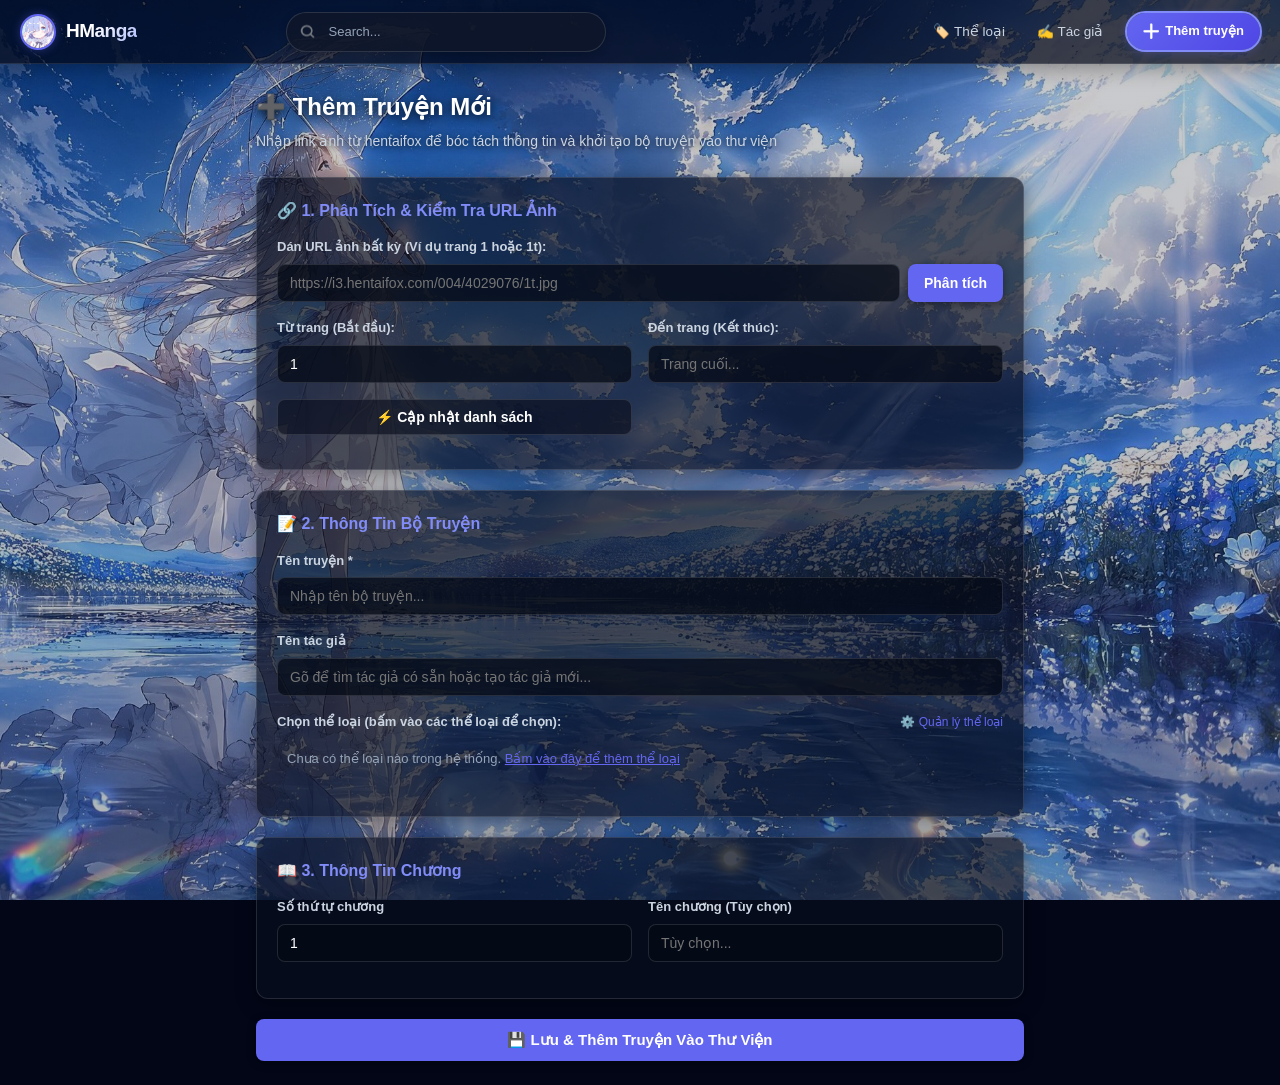
==== commit d26c0e77: "Replace total_pages with start_page and end_page for flexible chapter splitting" ====
--- a/frontend/add.html
+++ b/frontend/add.html
@@ -95,14 +95,18 @@
                 </div>
             </div>
 
-            <!-- Ô nhập tổng số trang và nút sinh danh sách trang -->
+            <!-- Chọn khoảng trang: Từ trang (Bắt đầu) -> Đến trang (Kết thúc) -->
             <div class="form-row" style="align-items: flex-end; margin-bottom: 14px;">
                 <div class="form-group" style="margin-bottom: 0;">
-                    <label class="form-label">Tổng số trang:</label>
-                    <input type="number" id="input-total-pages" class="form-control" placeholder="Nhập số trang..." min="1">
+                    <label class="form-label">Từ trang (Bắt đầu):</label>
+                    <input type="number" id="input-start-page" class="form-control" value="1" min="1" placeholder="Trang đầu...">
+                </div>
+                <div class="form-group" style="margin-bottom: 0;">
+                    <label class="form-label">Đến trang (Kết thúc):</label>
+                    <input type="number" id="input-end-page" class="form-control" placeholder="Trang cuối..." min="1">
                 </div>
                 <div>
-                    <button type="button" id="btn-generate-urls" class="btn btn-secondary" style="width: 100%;">⚡ Cập nhật danh sách trang</button>
+                    <button type="button" id="btn-generate-urls" class="btn btn-secondary" style="width: 100%; white-space: nowrap;">⚡ Cập nhật danh sách</button>
                 </div>
             </div>
 
@@ -234,11 +238,17 @@
                         document.getElementById('btn-view-existing').href = `detail.html?id=${check.comic.id}`;
                         document.getElementById('existing-comic-alert').style.display = 'block';
                         
-                        // Tự động gợi ý số chương tiếp theo
+                        // Tự động gợi ý số chương và trang bắt đầu tiếp theo
                         const chapters = check.comic.chapters || [];
                         if (chapters.length > 0) {
                             const maxNum = Math.max(...chapters.map(c => c.chapter_number));
                             document.getElementById('chapter-number').value = maxNum + 1;
+
+                            // Gợi ý trang bắt đầu của chương mới là trang kế tiếp của chương trước
+                            const maxEndPage = Math.max(...chapters.map(c => c.end_page || c.total_pages || 0));
+                            if (maxEndPage > 0) {
+                                document.getElementById('input-start-page').value = maxEndPage + 1;
+                            }
                         }
                     } else {
                         existingComicData = null;
@@ -253,24 +263,29 @@
         }
 
         /**
-         * Cập nhật và vẽ lại danh sách URL tất cả các trang ảnh
+         * Cập nhật và vẽ lại danh sách URL tất cả các trang ảnh từ start_page đến end_page
          */
         function updateUrlList() {
             if (!currentParsed) return;
             const baseUrl = document.getElementById('input-url').value.trim();
-            const totalPages = parseInt(document.getElementById('input-total-pages').value, 10) || 1;
-
-            generatedUrls = generatePageUrls(baseUrl, totalPages);
+            const startPage = parseInt(document.getElementById('input-start-page').value, 10) || 1;
+            const endPage = parseInt(document.getElementById('input-end-page').value, 10) || startPage;
+
+            generatedUrls = generatePageUrls(baseUrl, startPage, endPage);
             const listEl = document.getElementById('preview-list');
-            document.getElementById('preview-count-label').textContent = `Danh sách trang (${generatedUrls.length} trang):`;
+            document.getElementById('preview-count-label').textContent = 
+                `Danh sách trang (${generatedUrls.length} trang: từ trang ${startPage} → ${endPage}):`;
             
-            listEl.innerHTML = generatedUrls.map((u, i) => `
-                <div class="preview-item" id="preview-item-${i}">
-                    <span style="color: var(--text-dim); margin-right: 8px;">#${i + 1}</span>
-                    <span style="flex: 1; overflow: hidden; text-overflow: ellipsis; white-space: nowrap;">${u}</span>
-                    <span class="test-status" id="test-status-${i}"></span>
-                </div>
-            `).join('');
+            listEl.innerHTML = generatedUrls.map((u, i) => {
+                const actualPageNum = startPage + i;
+                return `
+                    <div class="preview-item" id="preview-item-${i}">
+                        <span style="color: var(--text-dim); margin-right: 8px;">#${actualPageNum}</span>
+                        <span style="flex: 1; overflow: hidden; text-overflow: ellipsis; white-space: nowrap;">${u}</span>
+                        <span class="test-status" id="test-status-${i}"></span>
+                    </div>
+                `;
+            }).join('');
 
             document.getElementById('preview-container').style.display = 'block';
         }
@@ -304,12 +319,18 @@
         document.getElementById('btn-add-to-existing').addEventListener('click', async () => {
             if (!existingComicData) return;
             const baseUrl = document.getElementById('input-url').value.trim();
-            const totalPages = parseInt(document.getElementById('input-total-pages').value, 10);
+            const startPage = parseInt(document.getElementById('input-start-page').value, 10) || 1;
+            const endPage = parseInt(document.getElementById('input-end-page').value, 10);
             const chapterNum = parseFloat(document.getElementById('chapter-number').value) || 1;
             const chapterTitle = document.getElementById('chapter-title').value.trim();
 
-            if (!baseUrl || !totalPages) {
-                showToast('Vui lòng nhập URL và tổng số trang!', 'warning');
+            if (!baseUrl || !endPage) {
+                showToast('Vui lòng phân tích URL và nhập trang kết thúc!', 'warning');
+                return;
+            }
+
+            if (endPage < startPage) {
+                showToast('Trang kết thúc phải lớn hơn hoặc bằng trang bắt đầu!', 'warning');
                 return;
             }
 
@@ -318,9 +339,10 @@
                     chapter_number: chapterNum,
                     title: chapterTitle || undefined,
                     base_url: baseUrl,
-                    total_pages: totalPages
+                    start_page: startPage,
+                    end_page: endPage
                 });
-                showToast('Đã thêm chương mới thành công!', 'success');
+                showToast(`Đã thêm chương ${chapterNum} (${endPage - startPage + 1} trang) thành công!`, 'success');
                 setTimeout(() => { window.location.href = `detail.html?id=${existingComicData.id}`; }, 800);
             } catch (err) {
                 showToast(err.message || 'Lỗi khi thêm chương', 'error');
@@ -337,7 +359,8 @@
             const selectedGenres = genreSelector.getSelectedGenres();
 
             const baseUrl = document.getElementById('input-url').value.trim();
-            const totalPages = parseInt(document.getElementById('input-total-pages').value, 10);
+            const startPage = parseInt(document.getElementById('input-start-page').value, 10) || 1;
+            const endPage = parseInt(document.getElementById('input-end-page').value, 10);
             const chapterNum = parseFloat(document.getElementById('chapter-number').value) || 1;
             const chapterTitle = document.getElementById('chapter-title').value.trim();
 
@@ -345,8 +368,13 @@
                 showToast('Vui lòng nhập tên truyện!', 'warning');
                 return;
             }
-            if (!baseUrl || !totalPages) {
-                showToast('Vui lòng phân tích URL và nhập số trang trước!', 'warning');
+            if (!baseUrl || !endPage) {
+                showToast('Vui lòng phân tích URL và nhập trang kết thúc trước!', 'warning');
+                return;
+            }
+
+            if (endPage < startPage) {
+                showToast('Trang kết thúc phải lớn hơn hoặc bằng trang bắt đầu!', 'warning');
                 return;
             }
 
@@ -363,12 +391,13 @@
                     source_url: baseUrl
                 });
 
-                // 2. Tạo bản ghi chương truyện (Chapter)
+                // 2. Tạo bản ghi chương truyện (Chapter) với start_page và end_page
                 await api.createChapter(comic.id, {
                     chapter_number: chapterNum,
                     title: chapterTitle || undefined,
                     base_url: baseUrl,
-                    total_pages: totalPages
+                    start_page: startPage,
+                    end_page: endPage
                 });
 
                 // 3. Tải ảnh bìa về lưu trữ tại server
@@ -378,7 +407,7 @@
                     console.warn('Lỗi tải cover:', coverErr);
                 }
 
-                showToast('Thêm bộ truyện thành công!', 'success');
+                showToast(`Thêm bộ truyện thành công (Ch.${chapterNum}: ${endPage - startPage + 1} trang)!`, 'success');
                 setTimeout(() => {
                     window.location.href = `detail.html?id=${comic.id}`;
                 }, 800);
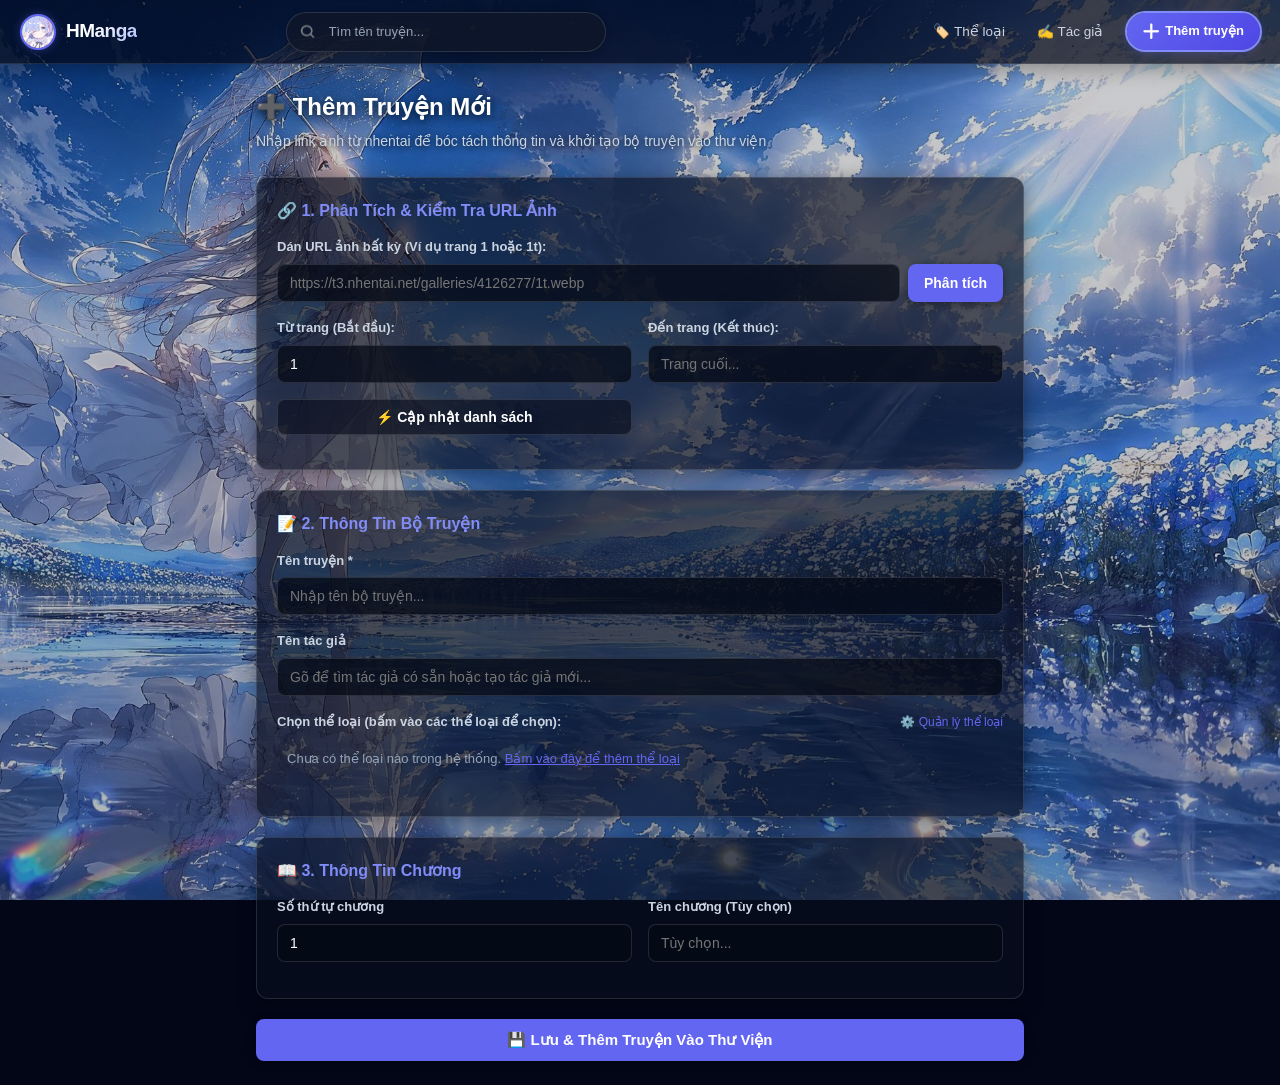
==== commit bfdb4d72: "Project không khả thi, đợi sau này có nhiều kiến thức hơn làm lại" ====
--- a/frontend/add.html
+++ b/frontend/add.html
@@ -2,7 +2,7 @@
   HManga Library — Trang Thêm Truyện Mới (add.html)
   =================================================
   Nhiệm vụ:
-  1. Phân tích cú pháp URL ảnh hentaifox (bóc tách gallery_id, suffix 't', đuôi file ảnh).
+  1. Phân tích cú pháp URL ảnh nhentai (bóc tách gallery_id, suffix 't', đuôi file ảnh).
   2. Kiểm tra bộ truyện đã có trong thư viện chưa (nếu đã có -> cho phép thêm nhanh chương mới).
   3. Tạo danh sách URL xem trước và hỗ trợ test tải thử 3 trang đầu (referrerpolicy="no-referrer").
   4. Nhập thông tin bộ truyện: Tên truyện, Tác giả (gợi ý thông minh với AuthorAutocomplete), Thể loại (chọn dạng Chips với GenreSelector).
@@ -33,7 +33,7 @@
                 <form class="quick-search-form" id="quickSearchForm" action="index.html" method="GET" autocomplete="off">
                     <div class="quick-search-wrapper">
                         <img src="data-icon/search.png" alt="Search" class="quick-search-icon">
-                        <input type="search" name="s" id="inputQuickSearch" class="quick-search-input" placeholder="Search..." autocomplete="off">
+                        <input type="search" name="s" id="inputQuickSearch" class="quick-search-input" placeholder="Tìm tên truyện..." autocomplete="off">
                     </div>
                     <a href="search.html" id="btnGoAdvanced" class="btn-go-advanced" title="Advanced Search">
                         <svg class="bolt-icon" viewBox="0 0 24 24">
@@ -59,10 +59,10 @@
         <!-- Tiêu đề trang -->
         <div class="page-header">
             <h1 class="page-title">➕ Thêm Truyện Mới</h1>
-            <p class="page-subtitle">Nhập link ảnh từ hentaifox để bóc tách thông tin và khởi tạo bộ truyện vào thư viện</p>
+            <p class="page-subtitle">Nhập link ảnh từ nhentai để bóc tách thông tin và khởi tạo bộ truyện vào thư viện</p>
         </div>
 
-        <!-- PHẦN 1: BÓC TÁCH & KIỂM TRA ĐƯỜNG LINK ẢNH HENTAIFOX -->
+        <!-- PHẦN 1: BÓC TÁCH & KIỂM TRA ĐƯỜNG LINK ẢNH NHENTAI -->
         <div class="card">
             <h2 style="font-size: 16px; margin-bottom: 14px; color: #818cf8; display: flex; align-items: center; gap: 8px;">
                 🔗 1. Phân Tích & Kiểm Tra URL Ảnh
@@ -71,17 +71,18 @@
             <div class="form-group">
                 <label class="form-label">Dán URL ảnh bất kỳ (Ví dụ trang 1 hoặc 1t):</label>
                 <div style="display: flex; gap: 8px;">
-                    <input type="text" id="input-url" class="form-control" placeholder="https://i3.hentaifox.com/004/4029076/1t.jpg">
+                    <input type="text" id="input-url" class="form-control" placeholder="https://t3.nhentai.net/galleries/4126277/1t.webp">
                     <button type="button" id="btn-analyze" class="btn btn-primary" style="white-space: nowrap;">Phân tích</button>
                 </div>
             </div>
 
-            <!-- Khung hiển thị thông tin bóc tách được (Gallery ID, Hậu tố, Đuôi ảnh) -->
+            <!-- Khung hiển thị thông tin bóc tách được (Gallery ID, Hậu tố, Đuôi ảnh, Ảnh bìa) -->
             <div id="parsed-info-box" style="display: none; background: #050811; border: 1px solid var(--border-color); border-radius: 8px; padding: 12px; margin-bottom: 14px; font-size: 13px;">
                 <div style="display: flex; gap: 16px; flex-wrap: wrap;">
                     <div>Gallery ID: <b id="info-gallery-id" style="color: var(--primary); font-family: monospace;">---</b></div>
                     <div>Hậu tố ảnh: <b id="info-suffix" style="color: var(--warning); font-family: monospace;">---</b></div>
                     <div>Định dạng: <b id="info-ext" style="color: var(--success); font-family: monospace;">---</b></div>
+                    <div>Ảnh bìa đại diện: <b id="info-cover-file" style="color: var(--info); font-family: monospace;">Trang 1</b></div>
                 </div>
             </div>
 
@@ -127,9 +128,25 @@
                     📝 2. Thông Tin Bộ Truyện
                 </h2>
 
-                <div class="form-group">
-                    <label class="form-label">Tên truyện *</label>
-                    <input type="text" id="comic-title" class="form-control" placeholder="Nhập tên bộ truyện..." required>
+                <div class="form-group" style="position: relative;">
+                    <div style="display: flex; justify-content: space-between; align-items: center; margin-bottom: 6px;">
+                        <label class="form-label" style="margin: 0;">Tên truyện *</label>
+                        <span id="title-check-status" style="font-size: 12px;"></span>
+                    </div>
+                    <input type="text" id="comic-title" class="form-control" placeholder="Nhập tên bộ truyện..." required autocomplete="off">
+
+                    <!-- Cảnh báo nếu tên truyện bị trùng hoặc tương tự truyện đã có -->
+                    <div id="title-duplicate-alert" style="display: none; margin-top: 10px; background: rgba(245, 158, 11, 0.08); border: 1px solid rgba(245, 158, 11, 0.35); border-radius: 8px; padding: 12px 14px;">
+                        <div style="display: flex; align-items: center; justify-content: space-between; margin-bottom: 10px; flex-wrap: wrap; gap: 8px;">
+                            <span style="color: var(--warning); font-weight: 700; font-size: 13px; display: flex; align-items: center; gap: 6px;">
+                                ⚠️ Cảnh báo: Phát hiện truyện có tên tương tự đã tồn tại trong thư viện!
+                            </span>
+                            <span id="duplicate-match-count" style="background: rgba(245, 158, 11, 0.2); color: #fbbf24; padding: 2px 8px; border-radius: 10px; font-size: 11px; font-weight: 700;">1 trùng khớp</span>
+                        </div>
+                        <div id="duplicate-comics-list" style="display: flex; flex-direction: column; gap: 8px;">
+                            <!-- Danh sách các truyện tương tự -->
+                        </div>
+                    </div>
                 </div>
 
                 <!-- Gợi ý tác giả thông minh (AuthorAutocompleteComponent) -->
@@ -181,6 +198,8 @@
         let currentParsed = null;
         let generatedUrls = [];
         let existingComicData = null;
+        let allExistingComics = [];
+        let titleCheckDebounceTimer = null;
 
         // Khởi tạo các Component: Chọn thể loại và Gợi ý tác giả
         document.addEventListener('DOMContentLoaded', async () => {
@@ -202,29 +221,38 @@
             } catch (err) {
                 console.warn('Lỗi nạp gợi ý tác giả:', err);
             }
+
+            // Nạp danh sách tất cả các bộ truyện để phục vụ kiểm tra trùng lặp tên truyện tức thì
+            try {
+                allExistingComics = await api.getComics();
+            } catch (err) {
+                console.warn('Lỗi nạp danh sách truyện để kiểm tra trùng tên:', err);
+            }
         });
 
         /**
-         * Phân tích cú pháp đường dẫn URL từ hentaifox
+         * Phân tích cú pháp đường dẫn URL từ nhentai
          */
         async function analyzeUrl() {
             const url = document.getElementById('input-url').value.trim();
             if (!url) {
-                showToast('Vui lòng dán một URL ảnh từ hentaifox!', 'warning');
+                showToast('Vui lòng dán một URL ảnh từ nhentai!', 'warning');
                 return;
             }
 
             // Bóc tách cấu trúc URL
-            const parsed = parseHentaifoxUrl(url);
+            const parsed = parseMangaUrl(url);
             if (!parsed) {
-                showToast('URL không đúng định dạng hentaifox! (Ví dụ: https://.../4029076/1t.jpg)', 'error');
+                showToast('URL không đúng định dạng! (Ví dụ: https://t3.nhentai.net/galleries/4126277/1t.webp)', 'error');
                 return;
             }
 
             currentParsed = parsed;
+            const coverPageUrl = getPageOneCoverUrl(url);
             document.getElementById('info-gallery-id').textContent = parsed.galleryId || '---';
             document.getElementById('info-suffix').textContent = parsed.suffix ? `.${parsed.suffix}` : '(không)';
             document.getElementById('info-ext').textContent = `.${parsed.extension}`;
+            document.getElementById('info-cover-file').textContent = coverPageUrl.split('/').pop() || 'Trang 1';
             document.getElementById('parsed-info-box').style.display = 'block';
 
             // Kiểm tra xem bộ truyện đã có sẵn trong cơ sở dữ liệu chưa
@@ -291,7 +319,7 @@
         }
 
         /**
-         * Test tải thử 3 trang đầu tiên với referrerpolicy="no-referrer" để kiểm tra tính hợp lệ của link
+         * Test tải thử 3 trang đầu tiên với referrerpolicy="no-referrer" và cơ chế Smart Fallback tự động
          */
         function testImages() {
             if (generatedUrls.length === 0) return;
@@ -301,17 +329,252 @@
                 if (!statusEl) continue;
                 statusEl.innerHTML = '<span style="color: var(--warning);">⏳ Đang nạp...</span>';
                 
-                const img = new Image();
-                img.referrerPolicy = 'no-referrer';
-                img.onload = () => { statusEl.innerHTML = '<span style="color: var(--success);">✅ OK</span>'; };
-                img.onerror = () => { statusEl.innerHTML = '<span style="color: var(--danger);">❌ Lỗi</span>'; };
-                img.src = generatedUrls[i];
+                testSingleImageWithFallback(generatedUrls[i], (success, finalUrl) => {
+                    if (success) {
+                        const extMatch = finalUrl.match(/\.([a-zA-Z0-9]+)(\?.*)?$/);
+                        const extLabel = extMatch ? ` (${extMatch[1]})` : '';
+                        statusEl.innerHTML = `<span style="color: var(--success);">✅ OK${extLabel}</span>`;
+                    } else {
+                        statusEl.innerHTML = '<span style="color: var(--danger);">❌ Lỗi</span>';
+                    }
+                });
             }
         }
 
         document.getElementById('btn-analyze').addEventListener('click', analyzeUrl);
         document.getElementById('btn-generate-urls').addEventListener('click', updateUrlList);
         document.getElementById('btn-test-images').addEventListener('click', testImages);
+
+        // ==================== KIỂM TRA TRÙNG LẶP / TƯƠNG ĐỒNG TÊN TRUYỆN ====================
+        /**
+         * Chuẩn hóa tên truyện để so sánh (loại bỏ ký tự đặc biệt, thẻ phụ, chữ hoa/thường)
+         */
+        function normalizeTitle(str) {
+            if (!str) return '';
+            return str
+                .toLowerCase()
+                .replace(/\[.*?\]|\(.*?\)/g, '') // Bỏ thẻ như [Digital], (Color)
+                .replace(/[^a-z0-9\u00C0-\u024F\u1EA0-\u1EF9]/gi, ' ') // Giữ chữ cái, tiếng Việt & số
+                .replace(/\s+/g, ' ')
+                .trim();
+        }
+
+        /**
+         * Tính khoảng cách Levenshtein giữa 2 chuỗi
+         */
+        function levenshteinDistance(a, b) {
+            if (a.length === 0) return b.length;
+            if (b.length === 0) return a.length;
+            const matrix = [];
+            for (let i = 0; i <= b.length; i++) matrix[i] = [i];
+            for (let j = 0; j <= a.length; j++) matrix[0][j] = j;
+            for (let i = 1; i <= b.length; i++) {
+                for (let j = 1; j <= a.length; j++) {
+                    if (b.charAt(i - 1) === a.charAt(j - 1)) {
+                        matrix[i][j] = matrix[i - 1][j - 1];
+                    } else {
+                        matrix[i][j] = Math.min(
+                            matrix[i - 1][j - 1] + 1,
+                            matrix[i][j - 1] + 1,
+                            matrix[i - 1][j] + 1
+                        );
+                    }
+                }
+            }
+            return matrix[b.length][a.length];
+        }
+
+        /**
+         * Tính toán điểm tương đồng giữa tên nhập vào và tên truyện trong database (0.0 -> 1.0)
+         */
+        function computeTitleSimilarity(inputTitle, targetTitle) {
+            const s1 = normalizeTitle(inputTitle);
+            const s2 = normalizeTitle(targetTitle);
+
+            if (!s1 || !s2) return 0;
+            if (s1 === s2) return 1.0;
+
+            // 1. Kiểm tra bao hàm (Substring match)
+            if (s1.length >= 3 && (s2.includes(s1) || s1.includes(s2))) {
+                const ratio = Math.min(s1.length, s2.length) / Math.max(s1.length, s2.length);
+                return Math.max(0.75, ratio);
+            }
+
+            // 2. Kiểm tra trùng lặp từ khóa (Token overlap)
+            const words1 = s1.split(' ').filter(w => w.length > 1);
+            const words2 = s2.split(' ').filter(w => w.length > 1);
+            if (words1.length === 0 || words2.length === 0) return 0;
+
+            const set2 = new Set(words2);
+            const common = words1.filter(w => set2.has(w));
+            const tokenScore = (2 * common.length) / (words1.length + words2.length);
+
+            // 3. Khoảng cách Levenshtein cho lỗi chính tả nhỏ
+            const levDist = levenshteinDistance(s1, s2);
+            const maxLen = Math.max(s1.length, s2.length);
+            const levScore = maxLen > 0 ? (1 - levDist / maxLen) : 0;
+
+            return Math.max(tokenScore, levScore);
+        }
+
+        /**
+         * Kiểm tra thời gian thực xem tên truyện nhập vào có bị trùng với truyện nào không
+         */
+        function checkTitleDuplicates(val) {
+            const alertBox = document.getElementById('title-duplicate-alert');
+            const listEl = document.getElementById('duplicate-comics-list');
+            const countBadge = document.getElementById('duplicate-match-count');
+            const statusEl = document.getElementById('title-check-status');
+
+            if (!val || val.length < 2 || allExistingComics.length === 0) {
+                alertBox.style.display = 'none';
+                if (statusEl) statusEl.innerHTML = '';
+                return;
+            }
+
+            const normVal = normalizeTitle(val);
+            const matches = [];
+
+            for (const c of allExistingComics) {
+                const normExisting = normalizeTitle(c.title);
+                const sim = computeTitleSimilarity(val, c.title);
+
+                let matchType = null;
+                if (normVal === normExisting) {
+                    matchType = 'exact'; // Trùng khớp 100%
+                } else if (normVal.length >= 3 && (normExisting.includes(normVal) || normVal.includes(normExisting))) {
+                    matchType = 'contains'; // Tên chứa nhau
+                } else if (sim >= 0.55) {
+                    matchType = 'similar'; // Gần giống
+                }
+
+                if (matchType) {
+                    matches.push({
+                        comic: c,
+                        similarity: sim,
+                        matchType: matchType
+                    });
+                }
+            }
+
+            // Sắp xếp mức độ trùng khớp cao nhất lên đầu
+            matches.sort((a, b) => b.similarity - a.similarity);
+
+            if (matches.length === 0) {
+                alertBox.style.display = 'none';
+                if (statusEl) {
+                    statusEl.innerHTML = '<span style="color: var(--success); font-weight: 500;">✓ Tên khả dụng</span>';
+                }
+                return;
+            }
+
+            if (statusEl) {
+                const isExact = matches.some(m => m.matchType === 'exact');
+                statusEl.innerHTML = isExact 
+                    ? '<span style="color: var(--danger); font-weight: 600;">⚠️ Tên bị trùng!</span>' 
+                    : '<span style="color: var(--warning); font-weight: 500;">⚠️ Có tên tương tự</span>';
+            }
+
+            countBadge.textContent = `${matches.length} bộ truyện tương tự`;
+
+            listEl.innerHTML = matches.slice(0, 5).map(item => {
+                const c = item.comic;
+                const coverUrl = api.getCoverUrl(c.cover_filename);
+                const safeTitle = (c.title || '').replace(/"/g, '&quot;').replace(/'/g, '&#39;');
+
+                let badgeText = 'Tương đồng';
+                let badgeColor = 'var(--warning)';
+                if (item.matchType === 'exact') {
+                    badgeText = '🔴 Trùng khớp 100%';
+                    badgeColor = 'var(--danger)';
+                } else if (item.matchType === 'contains') {
+                    badgeText = '🟡 Chứa tên này';
+                    badgeColor = '#fbbf24';
+                } else {
+                    badgeText = `🟠 Giống ${Math.round(item.similarity * 100)}%`;
+                    badgeColor = '#f97316';
+                }
+
+                return `
+                    <div style="display: flex; align-items: center; justify-content: space-between; gap: 10px; background: rgba(5, 10, 22, 0.85); border: 1px solid rgba(255, 255, 255, 0.08); border-radius: 8px; padding: 8px 12px;">
+                        <div style="display: flex; align-items: center; gap: 10px; min-width: 0; flex: 1;">
+                            <img src="${coverUrl}" alt="${safeTitle}" style="width: 38px; height: 50px; object-fit: cover; border-radius: 4px; border: 1px solid var(--border-color); flex-shrink: 0;" referrerpolicy="no-referrer" onerror="this.src='rem.jpg'">
+                            <div style="min-width: 0; flex: 1;">
+                                <div style="font-weight: 600; font-size: 13px; color: var(--text-main); white-space: nowrap; overflow: hidden; text-overflow: ellipsis;" title="${safeTitle}">
+                                    ${c.title}
+                                </div>
+                                <div style="font-size: 11px; color: var(--text-dim); display: flex; gap: 8px; align-items: center; flex-wrap: wrap; margin-top: 2px;">
+                                    <span>✍️ ${c.author || 'Chưa rõ'}</span>
+                                    ${c.gallery_id ? `<span>• ID: ${c.gallery_id}</span>` : ''}
+                                    <span style="color: ${badgeColor}; font-weight: 700;">${badgeText}</span>
+                                </div>
+                            </div>
+                        </div>
+                        <div style="display: flex; gap: 6px; flex-shrink: 0;">
+                            <button type="button" class="btn btn-warning btn-sm" style="font-size: 11px; padding: 5px 10px;" onclick="useExistingComicFromTitle(${c.id})">
+                                📖 Thêm chương vào bộ này
+                            </button>
+                            <a href="detail.html?id=${c.id}" target="_blank" class="btn btn-secondary btn-sm" style="font-size: 11px; padding: 5px 8px;" title="Xem chi tiết truyện">
+                                👁️
+                            </a>
+                        </div>
+                    </div>
+                `;
+            }).join('');
+
+            alertBox.style.display = 'block';
+        }
+
+        /**
+         * Khi người dùng chọn sử dụng bộ truyện bị trùng để thêm chương mới
+         */
+        async function useExistingComicFromTitle(comicId) {
+            try {
+                const fullComic = await api.getComic(comicId);
+                if (!fullComic) return;
+
+                existingComicData = fullComic;
+                document.getElementById('existing-comic-text').textContent = 
+                    `Bộ truyện "${fullComic.title}" (${fullComic.author || 'Tác giả chưa rõ'}) đã có ${fullComic.chapters?.length || 0} chương.`;
+                document.getElementById('btn-view-existing').href = `detail.html?id=${fullComic.id}`;
+                document.getElementById('existing-comic-alert').style.display = 'block';
+
+                // Tự động đồng bộ tên, tác giả và thể loại
+                document.getElementById('comic-title').value = fullComic.title;
+                if (fullComic.author) document.getElementById('comic-author').value = fullComic.author;
+                if (fullComic.genres && genreSelector) genreSelector.setSelectedGenres(fullComic.genres);
+
+                // Tự động tính số chương và trang bắt đầu tiếp theo
+                const chapters = fullComic.chapters || [];
+                if (chapters.length > 0) {
+                    const maxNum = Math.max(...chapters.map(c => c.chapter_number));
+                    document.getElementById('chapter-number').value = maxNum + 1;
+
+                    const maxEndPage = Math.max(...chapters.map(c => c.end_page || c.total_pages || 0));
+                    if (maxEndPage > 0) {
+                        document.getElementById('input-start-page').value = maxEndPage + 1;
+                    }
+                }
+
+                // Ẩn bảng cảnh báo trùng lặp sau khi đã xác nhận chọn
+                document.getElementById('title-duplicate-alert').style.display = 'none';
+                showToast(`Đã chọn bộ truyện "${fullComic.title}"! Bạn có thể tiếp tục thêm chương mới.`, 'info');
+
+            } catch (err) {
+                showToast('Lỗi nạp thông tin bộ truyện: ' + err.message, 'error');
+            }
+        }
+
+        // Lắng nghe sự kiện gõ tên truyện với Debounce 250ms
+        const titleInputElement = document.getElementById('comic-title');
+        if (titleInputElement) {
+            titleInputElement.addEventListener('input', (e) => {
+                clearTimeout(titleCheckDebounceTimer);
+                titleCheckDebounceTimer = setTimeout(() => {
+                    checkTitleDuplicates(e.target.value.trim());
+                }, 250);
+            });
+        }
 
         /**
          * Xử lý thêm chương mới vào bộ truyện đã tồn tại sẵn
@@ -400,9 +663,10 @@
                     end_page: endPage
                 });
 
-                // 3. Tải ảnh bìa về lưu trữ tại server
+                // 3. Tải ảnh bìa về lưu trữ tại server (luôn là trang 1)
                 try {
-                    await api.downloadCover(baseUrl, comic.id);
+                    const coverPageUrl = getPageOneCoverUrl(baseUrl);
+                    await api.downloadCover(coverPageUrl, comic.id);
                 } catch (coverErr) {
                     console.warn('Lỗi tải cover:', coverErr);
                 }
--- a/frontend/style.css
+++ b/frontend/style.css
@@ -35,7 +35,7 @@
     background-color: var(--bg-main);
     background-image: 
         linear-gradient(rgba(2, 6, 23, 0.2), rgba(2, 6, 23, 0.3)),
-        url('backround.jpg');
+        url('background.jpg');
     background-attachment: fixed;
     background-position: center center;
     background-repeat: no-repeat;
@@ -424,7 +424,7 @@
 
 .comic-grid {
     display: grid;
-    grid-template-columns: repeat(auto-fill, minmax(180px, 1fr));
+    grid-template-columns: repeat(auto-fill, minmax(220px, 1fr));
     gap: 16px;
 }
 
@@ -470,6 +470,68 @@
     transition: transform 0.3s ease;
 }
 
+.card-id-badge {
+    position: absolute;
+    top: 8px;
+    left: 8px;
+    background: rgba(10, 15, 30, 0.85);
+    backdrop-filter: blur(4px);
+    color: #c7d2fe;
+    font-family: monospace;
+    font-size: 11px;
+    font-weight: 700;
+    border: 1px solid rgba(99, 102, 241, 0.4);
+    padding: 3px 7px;
+    border-radius: 6px;
+    z-index: 2;
+    box-shadow: 0 2px 8px rgba(0, 0, 0, 0.6);
+}
+
+/* Nút xóa nhanh trực tiếp trên thẻ truyện */
+.btn-card-delete {
+    position: absolute;
+    top: 8px;
+    right: 8px;
+    background: rgba(15, 23, 42, 0.75);
+    backdrop-filter: blur(6px);
+    -webkit-backdrop-filter: blur(6px);
+    color: #f87171;
+    border: 1px solid rgba(239, 68, 68, 0.4);
+    width: 32px;
+    height: 32px;
+    border-radius: 8px;
+    display: flex;
+    align-items: center;
+    justify-content: center;
+    font-size: 14px;
+    cursor: pointer;
+    z-index: 10;
+    opacity: 0;
+    transform: scale(0.85);
+    transition: all 0.2s cubic-bezier(0.4, 0, 0.2, 1);
+    box-shadow: 0 4px 12px rgba(0, 0, 0, 0.6);
+}
+
+.comic-card:hover .btn-card-delete {
+    opacity: 1;
+    transform: scale(1);
+}
+
+.btn-card-delete:hover {
+    background: #ef4444;
+    color: #ffffff;
+    border-color: #f87171;
+    transform: scale(1.12);
+    box-shadow: 0 0 14px rgba(239, 68, 68, 0.7);
+}
+
+@media (max-width: 768px) {
+    .btn-card-delete {
+        opacity: 0.9;
+        transform: scale(1);
+    }
+}
+
 .comic-card:hover .card-thumb {
     transform: scale(1.04);
 }
@@ -481,33 +543,6 @@
     font-size: 11px;
     font-weight: 600;
     text-transform: capitalize;
-}
-
-.badge-status {
-    position: absolute;
-    top: 8px;
-    right: 8px;
-}
-
-.badge-ongoing {
-    background: rgba(16, 185, 129, 0.25);
-    color: #6ee7b7;
-    border: 1px solid rgba(16, 185, 129, 0.4);
-}
-
-.badge-completed {
-    background: rgba(14, 165, 233, 0.25);
-    color: #7dd3fc;
-    border: 1px solid rgba(14, 165, 233, 0.4);
-}
-
-.badge-oneshot {
-    position: absolute;
-    top: 8px;
-    left: 8px;
-    background: rgba(245, 158, 11, 0.25);
-    color: #fde68a;
-    border: 1px solid rgba(245, 158, 11, 0.4);
 }
 
 .card-body {
@@ -710,63 +745,6 @@
     font-weight: 600;
 }
 
-/* Tag Input Component */
-.tag-input-container {
-    display: flex;
-    flex-wrap: wrap;
-    align-items: center;
-    gap: 6px;
-    background: var(--bg-input);
-    border: 1px solid var(--border-color);
-    border-radius: 8px;
-    padding: 8px 10px;
-    min-height: 42px;
-    cursor: text;
-}
-
-.tag-input-container:focus-within {
-    border-color: var(--primary);
-}
-
-.tag-badge {
-    display: inline-flex;
-    align-items: center;
-    gap: 5px;
-    padding: 3px 8px;
-    border-radius: 6px;
-    font-size: 12px;
-    background: rgba(99, 102, 241, 0.15);
-    color: #a5b4fc;
-    border: 1px solid rgba(99, 102, 241, 0.25);
-}
-
-.tag-remove {
-    cursor: pointer;
-    color: #818cf8;
-    font-weight: bold;
-}
-.tag-remove:hover {
-    color: var(--danger);
-}
-
-.tag-text-input {
-    flex: 1;
-    min-width: 120px;
-    background: transparent;
-    border: none;
-    color: var(--text-main);
-    font-size: 13px;
-    outline: none;
-}
-
-/* ==================== URL CHECKER BOX ==================== */
-.url-checker-box {
-    background: #090d16;
-    border: 1px solid var(--border-color);
-    border-radius: 10px;
-    padding: 16px;
-    margin-bottom: 20px;
-}
 
 .preview-list {
     max-height: 160px;
@@ -863,64 +841,180 @@
     border-top: 1px solid var(--border-color);
 }
 
-/* ==================== READER STYLES ==================== */
+/* ==================== READER STYLES (Chuẩn hentairead & Full Viewport) ==================== */
+
+/* Thanh công cụ cố định trên cùng khi đọc truyện */
 .reader-toolbar {
     position: sticky;
     top: 0;
     z-index: 40;
-    background: rgba(2, 6, 23, 0.85);
+    background: rgba(2, 6, 23, 0.94);
+    backdrop-filter: blur(12px);
     border-bottom: 1px solid rgba(255, 255, 255, 0.1);
-    padding: 10px 16px;
+    padding: 8px 16px;
+    width: 100%;
+    box-sizing: border-box;
 }
 
 .reader-toolbar-inner {
+    width: 100%;
+    max-width: 100%;
+    margin: 0 auto;
+    display: flex;
+    align-items: center;
+    justify-content: space-between;
+    gap: 12px;
+}
+
+/* Badge hiển thị số trang ở góc trên bên phải */
+.page-badge-pill {
+    background: rgba(99, 102, 241, 0.2);
+    border: 1px solid rgba(99, 102, 241, 0.4);
+    color: #c7d2fe;
+    font-size: 13px;
+    font-weight: 700;
+    font-family: monospace;
+    padding: 4px 12px;
+    border-radius: 20px;
+    white-space: nowrap;
+}
+
+/* Khung bao ngoài toàn bộ nội dung đọc truyện */
+.reader-container {
+    width: 100%;
+    max-width: 100%;
+    margin: 0 auto;
+    padding: 0;
+    display: flex;
+    flex-direction: column;
+    align-items: center;
+    background: transparent;
+}
+
+/* ==================== 1. CHẾ ĐỘ CUỘN DỌC (SCROLL MODE) ==================== */
+.scroll-mode-view {
+    display: flex;
+    flex-direction: column;
+    align-items: center;
+    width: 100%;
+}
+
+/* Khung bao bọc từng trang ảnh trong chế độ cuộn */
+.reader-page-wrapper {
+    display: flex;
+    justify-content: center;
+    align-items: center;
+    width: 100%;
+    background: transparent;
+    margin: 0;
+    padding: 0;
+}
+
+/* 👉 KÍCH THƯỚC ẢNH CUỘN DỌC */
+.scroll-mode-view .reading-image {
+    display: block;
+    margin: 0 auto;
+    width: 100%;
+    height: auto;
+    max-height: 100vh;  /* Chiều cao tối đa khi cuộn (vd: 100vh, 90vh...) */
+    max-width: 100%;    /* Chiều rộng tối đa khi cuộn (vd: 100%, 900px...) */
+    object-fit: contain;
+}
+
+/* ==================== 2. CHẾ ĐỘ TỪNG TRANG (PAGE MODE - FULL VIEWPORT) ==================== */
+.page-mode-view {
+    width: 100%;
+    height: calc(100vh - 54px);
+    overflow: hidden;
+    display: flex;
+    justify-content: center;
+    align-items: center;
+    position: relative;
+    user-select: none;
+}
+
+/* Khung chứa ảnh đơn lẻ căn giữa màn hình */
+.page-mode-wrapper {
+    position: relative;
+    width: 100%;
+    height: 100%;
+    display: flex;
+    justify-content: center;
+    align-items: center;
+}
+
+/* 👉 KÍCH THƯỚC ẢNH TỪNG TRANG: Vừa khít toàn màn hình, không cần cuộn */
+.page-mode-view .page-reading-image {
+    max-height: calc(100vh - 58px);
+    height: calc(100vh - 58px);
+    max-width: 100vw;
+    width: auto;
+    object-fit: contain;
+    display: block;
+    margin: 0 auto;
+    box-shadow: 0 8px 32px rgba(0, 0, 0, 0.9);
+    border-radius: 2px;
+}
+
+/* 2 Vùng nhấp chuyển trang Trái / Phải */
+.click-zone {
+    position: absolute;
+    top: 0;
+    bottom: 0;
+    width: 50%;
+    z-index: 10;
+    display: flex;
+    align-items: center;
+    opacity: 0;
+    transition: opacity 0.2s ease, background 0.2s ease;
+}
+
+.click-zone-left {
+    left: 0;
+    cursor: w-resize;
+    justify-content: flex-start;
+    padding-left: 20px;
+}
+
+.click-zone-right {
+    right: 0;
+    cursor: e-resize;
+    justify-content: flex-end;
+    padding-right: 20px;
+}
+
+.click-zone:hover {
+    opacity: 1;
+    background: rgba(0, 0, 0, 0.1);
+}
+
+.click-hint-icon {
+    font-size: 36px;
+    font-weight: 300;
+    color: rgba(255, 255, 255, 0.85);
+    background: rgba(15, 23, 42, 0.8);
+    border: 1px solid rgba(255, 255, 255, 0.2);
+    width: 46px;
+    height: 46px;
+    border-radius: 50%;
+    display: flex;
+    align-items: center;
+    justify-content: center;
+    line-height: 1;
+    box-shadow: 0 4px 16px rgba(0, 0, 0, 0.6);
+    backdrop-filter: blur(6px);
+}
+
+/* Thanh điều hướng chương (Chương trước / Chương sau) ở cuối trang cuộn */
+.chapter-nav-bar {
+    display: flex;
+    justify-content: space-between;
+    align-items: center;
+    width: 100%;
     max-width: 900px;
-    margin: 0 auto;
-    display: flex;
-    align-items: center;
-    justify-content: space-between;
-}
-
-.reader-container {
-    max-width: 900px;
-    margin: 0 auto;
-    padding: 16px 0;
-}
-
-.scroll-mode-view {
-    display: flex;
-    flex-direction: column;
-    align-items: center;
-}
-
-.scroll-mode-view img {
-    width: 100%;
-    max-width: 900px;
-    height: auto;
-    display: block;
-}
-
-.page-mode-view {
-    display: flex;
-    flex-direction: column;
-    align-items: center;
-    min-height: 70vh;
-    justify-content: center;
-}
-
-.page-mode-view img {
-    max-width: 100%;
-    max-height: 85vh;
-    height: auto;
-    box-shadow: 0 10px 30px rgba(0, 0, 0, 0.8);
-    border-radius: 4px;
-}
-
-.page-nav-controls {
-    display: flex;
-    align-items: center;
-    gap: 16px;
-    margin-top: 16px;
+    margin: 40px auto 30px;
+    padding: 0 16px;
+    box-sizing: border-box;
 }
 
 /* ==================== TOAST NOTIFICATIONS ==================== */
